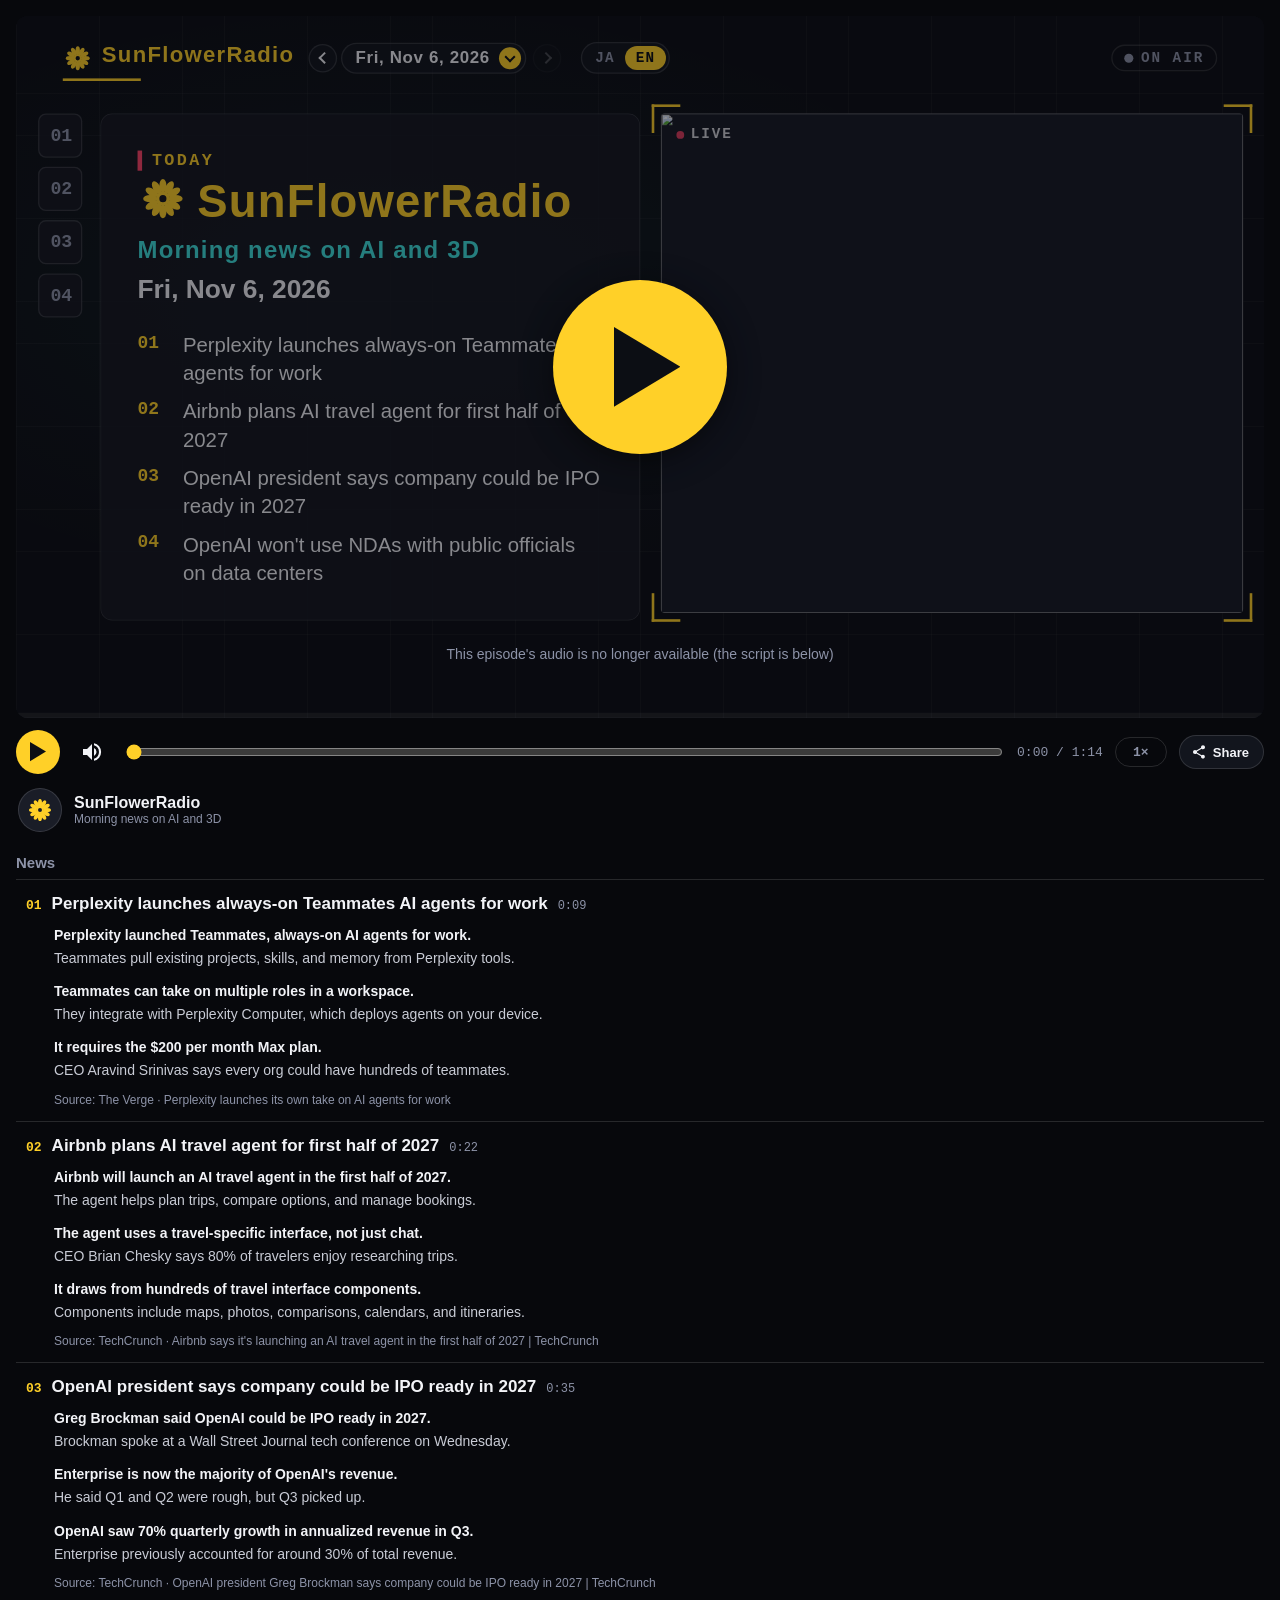
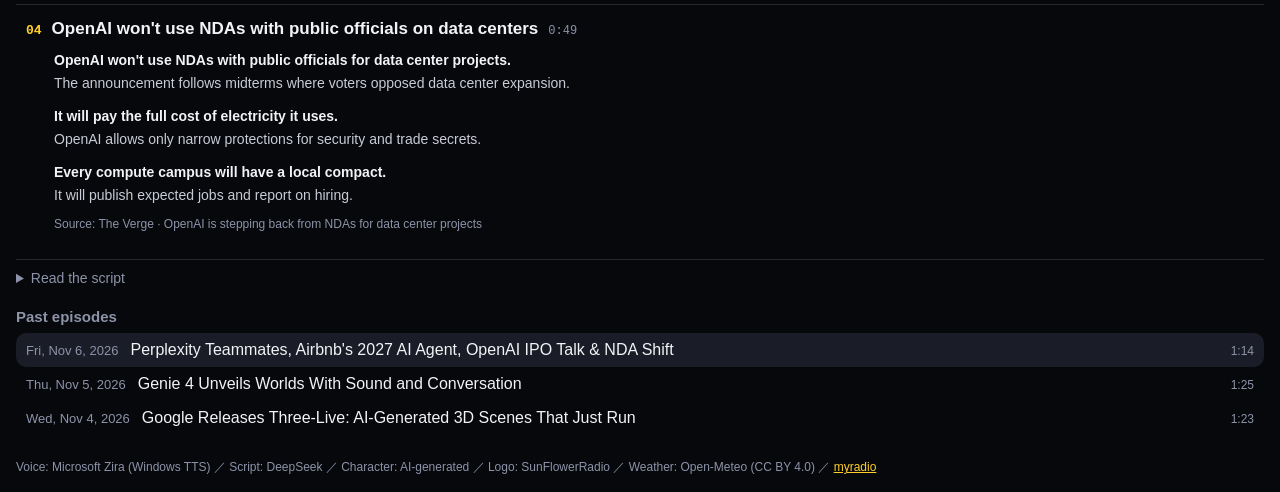
==== index.html @ a4e863b3 "feat: SunFlowerRadio AI studio (DeepSeek scripts + local TTS + studio)" ====
<!doctype html>
<html lang="ja">
<head>
<meta charset="utf-8">
<meta name="viewport" content="width=device-width,initial-scale=1">
<title>SunFlowerRadio</title>
<link rel="icon" id="favicon" href="data:,">
<script>if (/[?&]embed\b/.test(location.search)) document.documentElement.classList.add("embed")</script>
<style>
:root{--yellow:#ffd028;--red:#ff4468;--teal:#3fe0dc;--ink:#0c0e14;--cam:#161a26;--text:#f2f3f7;--muted:#8d93a8;--line:rgba(255,255,255,.13);
  --jp:"Hiragino Sans","Hiragino Kaku Gothic ProN","Noto Sans JP",sans-serif;--mono:"SF Mono",Menlo,Consolas,monospace}
*{box-sizing:border-box}
/* no blue tap flash on phones (the stage and its buttons show their own state) */
html{-webkit-tap-highlight-color:transparent}
body{margin:0;background:#07080c;color:var(--text);font-family:var(--jp)}
main{max-width:1280px;margin:0 auto;padding:16px}
/* the 1920x1080 stage, scaled to the page width (1080x1920 on a phone held upright: see the end) */
#frame{position:relative;width:100%;aspect-ratio:16/9;overflow:hidden;border-radius:12px;background:var(--ink)}
#stage{position:absolute;left:0;top:0;width:1920px;height:1080px;transform-origin:0 0;
  background:radial-gradient(70% 60% at 30% 40%,rgba(63,224,220,.06),transparent 70%),
    repeating-linear-gradient(0deg,rgba(255,255,255,.035) 0 1px,transparent 1px 64px),
    repeating-linear-gradient(90deg,rgba(255,255,255,.035) 0 1px,transparent 1px 64px),var(--ink)}
#stage>*{position:absolute}
.brand{left:72px;top:40px;font:800 34px var(--jp);color:var(--yellow);letter-spacing:2px;display:flex;gap:22px;align-items:baseline}
/* the station's logo (one-colour shapes): painted in the station's yellow through a mask, so any logo fits the dark stage */
.logo{display:inline-block;background:var(--yellow);-webkit-mask:var(--logo) center/contain no-repeat;mask:var(--logo) center/contain no-repeat}
.logo[hidden]{display:none}
.brand .logo{width:46px;height:40px;align-self:center;margin-right:-8px}
#panel .big .logo{width:84px;height:72px;margin-right:16px;vertical-align:-6px}
.brand span{color:var(--muted);font-weight:600;font-size:26px;letter-spacing:1px}
#sdate span{color:inherit}
/* the date is also the episode picker: a pill that opens a list of the episodes */
.epsel{position:relative;align-self:center;letter-spacing:normal;display:flex;align-items:center;gap:10px}
/* one episode back (older) / forward (newer), either side of the date */
.epnav{width:44px;height:44px;border-radius:50%;border:2px solid var(--line);background:rgba(22,25,35,.6);display:grid;place-items:center;
  cursor:pointer;padding:0;transition:border-color .2s,background .2s,opacity .2s}
.epnav::before{content:"";width:10px;height:10px;border-left:3px solid var(--text);border-bottom:3px solid var(--text);transform:translateX(2px) rotate(45deg)}
#epNext::before{transform:translateX(-2px) rotate(-135deg)}
.epnav:hover:not(:disabled){border-color:var(--yellow);background:rgba(255,208,40,.08)}
.epnav:hover:not(:disabled)::before{border-color:var(--yellow)}
.epnav:disabled{opacity:.25;cursor:default}
.epnav[hidden]{display:none}
#sdate{display:flex;align-items:center;gap:14px;padding:5px 6px 5px 20px;margin-left:-4px;border:2px solid var(--line);border-radius:999px;
  background:rgba(22,25,35,.6);color:var(--text);font:600 26px var(--jp);letter-spacing:1px;cursor:pointer;transition:border-color .2s,background .2s}
#sdate i{width:34px;height:34px;border-radius:50%;background:var(--yellow);display:grid;place-items:center;transition:transform .3s cubic-bezier(.2,.8,.2,1)}
#sdate i::before{content:"";width:9px;height:9px;border-right:3px solid var(--ink);border-bottom:3px solid var(--ink);transform:translateY(-2px) rotate(45deg)}
#sdate:hover:not(:disabled),.epsel.open #sdate{border-color:var(--yellow);background:rgba(255,208,40,.08)}
.epsel.open #sdate i{transform:rotate(180deg)}
#sdate:disabled{border-color:transparent;background:none;cursor:default;padding-left:4px;color:var(--muted)}
#sdate:disabled i{display:none}
#eplist{position:absolute;left:-4px;top:calc(100% + 14px);z-index:30;width:860px;max-height:640px;overflow:auto;padding:12px;
  background:#0e1017;border:2px solid var(--line);border-radius:20px;box-shadow:0 24px 60px rgba(0,0,0,.6);
  display:flex;flex-direction:column;gap:4px;opacity:0;visibility:hidden;transform:translateY(-10px);
  transition:opacity .2s,transform .25s cubic-bezier(.2,.8,.2,1),visibility .2s}
.epsel.open #eplist{opacity:1;visibility:visible;transform:none}
#eplist .hd{font:700 20px var(--mono);color:var(--muted);letter-spacing:4px;padding:8px 18px 6px}
#eplist button{position:relative;display:grid;grid-template-columns:110px minmax(0,1fr) auto;align-items:center;gap:24px;padding:14px 20px;
  border:0;border-radius:14px;background:none;color:var(--text);text-align:left;cursor:pointer}
#eplist button:hover,#eplist button:focus-visible{background:rgba(255,255,255,.06);outline:none}
#eplist button[aria-selected=true]{background:rgba(255,208,40,.1)}
#eplist button[aria-selected=true]::before{content:"";position:absolute;left:0;top:16px;bottom:16px;width:5px;border-radius:3px;background:var(--yellow)}
#eplist .dt{display:flex;flex-direction:column;align-items:center;font:700 34px var(--mono);color:var(--yellow);line-height:1.1}
#eplist .dt small{font:700 17px var(--mono);color:var(--muted);letter-spacing:3px;margin-top:6px}
#eplist .tt{font:700 28px var(--jp);line-height:1.35;overflow:hidden;text-overflow:ellipsis;white-space:nowrap}
#eplist button[aria-selected=true] .tt{color:var(--yellow)}
#eplist .ln{font:600 22px var(--mono);color:var(--muted)}
/* the language of the episode (when it comes in more than one) */
.langsw{display:flex;align-self:center;margin-left:8px;padding:4px;border:2px solid var(--line);border-radius:999px;background:rgba(22,25,35,.6);letter-spacing:normal}
.langsw[hidden]{display:none}
.langsw button{border:0;border-radius:999px;background:none;color:var(--muted);font:700 22px var(--mono);letter-spacing:2px;padding:6px 16px;cursor:pointer}
.langsw button:hover{color:var(--text)}
.langsw button[aria-pressed=true]{background:var(--yellow);color:var(--ink)}
.brand::after{content:"";position:absolute;left:0;top:56px;width:120px;height:4px;background:var(--yellow)}
.onair{right:72px;top:44px;font:700 22px var(--mono);letter-spacing:3px;color:var(--muted);display:flex;gap:12px;align-items:center;
  border:2px solid var(--line);border-radius:999px;padding:6px 18px;transition:color .3s,border-color .3s}
.onair i{width:14px;height:14px;border-radius:50%;background:var(--muted)}
.playing .onair{color:var(--red);border-color:rgba(255,68,104,.6)}
.playing .onair i{background:var(--red);animation:blink 1.2s infinite}
@keyframes blink{50%{opacity:.25}}
/* left panel */
/* the table of contents on the left edge: one number per topic, the current one lit; click to jump there */
#toc{left:34px;top:150px;width:68px;display:flex;flex-direction:column;gap:14px}
#toc{transition:width .45s cubic-bezier(.2,.8,.2,1)}
#toc button{display:flex;align-items:center;gap:18px;height:68px;border:2px solid var(--line);border-radius:12px;background:rgba(22,25,35,.82);
  color:var(--muted);font:700 28px var(--mono);cursor:pointer;padding:0 0 0 17px;overflow:hidden;white-space:nowrap;text-align:left;
  transition:background .2s,color .2s,border-color .2s}
#toc button span{font:700 30px var(--jp);opacity:0;transition:opacity .25s}
#toc button:hover{border-color:var(--yellow);color:var(--yellow)}
#toc button.cur{background:var(--yellow);border-color:var(--yellow);color:var(--ink)}
#panel li[data-seg]{cursor:pointer}
#panel li[data-seg]:hover{color:var(--yellow)}
/* every point opens its detail right under it on a click (and closes it again); "詳細なし" when the script has none */
#panel li.more{cursor:pointer}
#panel li.more:hover .pt,#panel li.more.open .pt{color:var(--yellow)}
#panel li .detail p.none{color:var(--muted);background:rgba(255,255,255,.04);border-left-color:var(--line)}
#panel li .detail{display:grid;grid-template-rows:0fr;transition:grid-template-rows .35s cubic-bezier(.2,.8,.2,1)}
#panel li .detail>div{overflow:hidden}
#panel li .detail p{margin:14px 0 0;padding:14px 22px;font-size:30px;line-height:1.55;color:#d6d8e0;font-weight:500;
  background:rgba(255,208,40,.07);border-left:4px solid var(--yellow);border-radius:6px}
#panel li.open .detail{grid-template-rows:1fr}
/* making room: what the viewer reaches for grows, and the rest shrinks or steps aside
   - contents (hover): the list opens with the titles, the panel shrinks to its right
   - link card (hover): the card grows a little where it is, the panel and she shrink in place */
#panel{transform-origin:0 0;transition:transform .45s cubic-bezier(.2,.8,.2,1)}
#card img{transition:width .45s cubic-bezier(.2,.8,.2,1),height .45s cubic-bezier(.2,.8,.2,1)}
@media (hover:hover){
#stage:has(#toc:hover) #toc{width:440px}
#stage:has(#toc:hover) #toc button span{opacity:1}
#stage:has(#toc:hover) #panel{transform:translateX(352px) scale(.58)}
#stage.has-card:has(#card:hover) #card{left:760px;width:1128px;height:470px}
#stage.has-card:has(#card:hover) #card img{width:830px;height:434px}
#stage.has-card:has(#card:hover) #card .desc{display:-webkit-box}
#stage.has-card:has(#card:hover) #panel{transform:scale(.72)}
#stage.has-card:has(#card:hover) #cam{left:1530px;top:632px;width:358px;height:307px}
#stage.has-card:has(#card:hover) #wx{opacity:0;pointer-events:none}
}
#panel{left:130px;top:150px;width:830px;height:780px;overflow:hidden;background:rgba(22,25,35,.82);border:1px solid var(--line);border-radius:18px;padding:56px 56px 40px}
#panel .tag{font:700 28px var(--mono);color:var(--yellow);letter-spacing:4px;display:flex;align-items:center;gap:16px}
#panel .tag::before{content:"";width:8px;height:34px;background:var(--red)}
#panel h2{font-size:66px;line-height:1.28;margin:28px 0 40px;font-weight:800;word-break:auto-phrase;text-wrap:balance}
#panel ul{list-style:none;margin:0;padding:0;display:flex;flex-direction:column;gap:26px}
#panel li{font-size:40px;line-height:1.4;padding-left:52px;position:relative;opacity:0;animation:rise .5s ease-out forwards}
#panel li::before{content:"▸";position:absolute;left:4px;color:var(--yellow)}
#panel .big{font-size:76px;line-height:1.12;font-weight:900;color:var(--yellow);margin:8px 0 26px;letter-spacing:2px}
#panel .date{font-size:44px;font-weight:700;margin-bottom:44px}
#panel .sub{font-size:40px;font-weight:700;color:var(--teal);margin:-10px 0 18px;letter-spacing:2px}
#panel ol{list-style:none;margin:0;padding:0;display:flex;flex-direction:column;gap:16px}
#panel ol li{font-size:34px;padding-left:76px}
#panel ol li::before{content:attr(data-n);font:700 30px var(--mono);color:var(--yellow);left:0;top:3px}
#panel button.head{all:unset;cursor:pointer;transition:color .2s}
#panel button.head:focus-visible{outline:2px solid var(--yellow);outline-offset:4px;border-radius:6px}
#panel button.head:hover{color:var(--yellow)}
#panel button.head.copied{animation:copied .6s ease-out}
#tip{position:fixed;z-index:50;transform:translate(-50%,-140%);pointer-events:none;opacity:0;white-space:nowrap;
  font:700 13px/1 var(--jp);color:var(--ink);background:var(--yellow);padding:7px 12px;border-radius:999px;box-shadow:0 4px 14px rgba(0,0,0,.4)}
#tip.go{animation:tip 1.3s ease-out}
@keyframes tip{0%{opacity:0;transform:translate(-50%,-110%)}15%,70%{opacity:1;transform:translate(-50%,-150%)}100%{opacity:0;transform:translate(-50%,-170%)}}
@keyframes copied{30%{opacity:.35}}
#panel .closing-title{font-size:44px;line-height:1.5;color:var(--text);font-weight:700}
#panel a.pick{display:block;margin-top:34px;border:1px solid var(--line);border-radius:12px;overflow:hidden;color:var(--text);text-decoration:none;
  background:#0f1219;opacity:0;animation:rise .5s ease-out .4s forwards;transition:border-color .2s}
#panel a.pick img{display:block;width:100%;aspect-ratio:1.91;object-fit:cover}
#panel a.pick span{display:block;padding:12px 20px;font:700 28px var(--jp);overflow:hidden;text-overflow:ellipsis;white-space:nowrap}
#panel a.pick span::before{content:"PICK";font:700 22px var(--mono);color:var(--yellow);letter-spacing:3px;margin-right:16px}
#panel a.pick i{font-style:normal;color:var(--yellow);margin-left:10px;opacity:0;transition:opacity .2s}
#panel a.pick:hover{border-color:var(--yellow)}
#panel a.pick:hover i{opacity:1}
.enter{animation:slide .45s ease-out}
@keyframes slide{from{opacity:0;transform:translateY(18px)}to{opacity:1;transform:none}}
@keyframes rise{from{opacity:0;transform:translateX(-14px)}to{opacity:1;transform:none}}
/* the camera with her in it: big for the opening and closing, small (bottom right) while a news item shows its link card */
#cam{left:992px;top:150px;width:896px;height:768px;background:var(--cam);border-radius:6px;
  transition:left .6s cubic-bezier(.2,.8,.2,1),top .6s cubic-bezier(.2,.8,.2,1),width .6s cubic-bezier(.2,.8,.2,1),height .6s cubic-bezier(.2,.8,.2,1)}
.has-card #cam{left:1411px;top:530px;width:477px;height:409px}
/* today's weather, in the room left of her small camera (while a news item shows its link card); a click: the viewer's own area */
#wx{left:992px;top:530px;width:395px;height:409px;padding:26px 28px 20px;text-align:left;cursor:default;
  background:rgba(22,25,35,.82);border:1px solid var(--line);border-radius:14px;color:var(--text);font-family:var(--jp);
  opacity:0;pointer-events:none;transform:translateY(14px);transition:opacity .45s,transform .45s cubic-bezier(.2,.8,.2,1),border-color .2s}
.has-card #wx{opacity:1;pointer-events:auto;transform:none}
#wx .body{display:flex;flex-direction:column;height:100%}
#wx svg{fill:none;stroke:currentColor;stroke-width:1.6;stroke-linecap:round;stroke-linejoin:round}
#wx .hd{display:flex;align-items:center;gap:14px;font:700 22px var(--mono);color:var(--yellow);letter-spacing:3px}
#wx .place{margin-left:auto;display:flex;align-items:center;gap:10px;max-width:230px;padding:3px 4px 3px 14px;border:2px solid var(--line);border-radius:999px;
  background:none;color:var(--text);font:700 22px var(--jp);letter-spacing:1px;cursor:pointer;transition:border-color .2s,background .2s}
#wx .place span{white-space:nowrap;overflow:hidden;text-overflow:ellipsis}
#wx .place i{flex:none;width:26px;height:26px;border-radius:50%;background:var(--yellow);display:grid;place-items:center;transition:transform .3s}
#wx .place i::before{content:"";width:7px;height:7px;border-right:2.5px solid var(--ink);border-bottom:2.5px solid var(--ink);transform:translateY(-1px) rotate(45deg)}
#wx .place:hover,#wx.open .place{border-color:var(--yellow);background:rgba(255,208,40,.08)}
#wx.open .place i{transform:rotate(180deg)}
/* where the weather is for: the viewer's area (the browser asks first), or a city */
#wxlist{position:absolute;right:-1px;bottom:calc(100% + 12px);z-index:30;width:420px;max-height:500px;overflow:auto;padding:10px;
  background:#0e1017;border:2px solid var(--line);border-radius:18px;box-shadow:0 24px 60px rgba(0,0,0,.6);
  display:flex;flex-direction:column;gap:2px;opacity:0;visibility:hidden;transform:translateY(10px);
  transition:opacity .2s,transform .25s cubic-bezier(.2,.8,.2,1),visibility .2s}
#wx.open #wxlist{opacity:1;visibility:visible;transform:none}
#wxlist .gh{font:700 17px var(--mono);color:var(--muted);letter-spacing:3px;padding:12px 16px 4px}
#wxlist button{display:flex;align-items:center;gap:12px;padding:10px 16px;border:0;border-radius:10px;background:none;color:var(--text);
  font:700 24px var(--jp);text-align:left;cursor:pointer}
#wxlist button:hover,#wxlist button:focus-visible{background:rgba(255,255,255,.06);outline:none}
#wxlist button[aria-selected=true]{background:rgba(255,208,40,.1);color:var(--yellow)}
#wxlist button.here{color:var(--teal)}
#wxlist button.here svg{width:24px;height:24px;fill:none;stroke:currentColor;stroke-width:2}
#wx .now{display:flex;align-items:center;gap:18px;margin-top:18px}
#wx .now svg{width:92px;height:92px;color:var(--yellow);flex:none}
#wx .t{font:800 76px/1 var(--mono);letter-spacing:-2px}
#wx .t small{font-size:.45em;color:var(--muted);margin-left:2px}
#wx .c{font-size:26px;font-weight:700;margin-top:6px}
#wx .hl{margin-top:16px;font:700 18px var(--jp);color:var(--muted);display:flex;gap:12px}
#wx .hl span{display:flex;flex-direction:column;gap:2px;flex:1}
#wx .hl em{font-style:normal;color:var(--text);font-size:28px}
#wx .hl .hi{color:#ff8a5c}#wx .hl .lo{color:var(--teal)}
#wx .hrs{display:flex;justify-content:space-between;margin-top:auto;padding-top:14px;border-top:1px solid var(--line)}
#wx .hrs div{display:flex;flex-direction:column;align-items:center;gap:4px;font:700 20px var(--mono)}
#wx .hrs span{color:var(--muted);font-size:17px}
#wx .hrs svg{width:38px;height:38px;color:var(--text)}
#wx .ft{display:flex;justify-content:space-between;margin-top:12px;font:600 15px var(--jp);color:var(--muted)}
#wx .ft i{font-style:normal;color:var(--yellow)}
#wx .msg{margin:auto 0;font-size:26px;font-weight:700;line-height:1.5;color:var(--muted)}
/* the link card: the site's own share preview; the image is loaded from the site, text only if it cannot be */
#card{left:992px;top:150px;width:896px;height:360px;display:flex;gap:20px;padding:18px;background:rgba(22,25,35,.92);
  border:1px solid var(--line);border-radius:14px;color:var(--text);text-decoration:none;opacity:0;pointer-events:none;
  transform:translateY(-12px);transition:opacity .45s ease .25s,transform .45s ease .25s,border-color .2s,
    left .45s cubic-bezier(.2,.8,.2,1),top .45s cubic-bezier(.2,.8,.2,1),width .45s cubic-bezier(.2,.8,.2,1),height .45s cubic-bezier(.2,.8,.2,1)}
.has-card #card{opacity:1;pointer-events:auto;transform:none}
#card:hover{border-color:var(--yellow)}
#card img{width:620px;height:324px;object-fit:cover;border-radius:8px;background:#0f1219;flex:none}
#card.noimg img{display:none}
#card.icon img{object-fit:contain;padding:64px;background:#0f1219 radial-gradient(circle,rgba(255,208,40,.08),transparent 70%)}
#card .txt{display:flex;flex-direction:column;gap:10px;min-width:0;flex:1}
#card .site{font:700 17px var(--mono);color:var(--yellow);letter-spacing:1px;overflow:hidden;text-overflow:ellipsis;white-space:nowrap}
#card .ttl{font-size:24px;font-weight:800;line-height:1.4;display:-webkit-box;-webkit-line-clamp:6;-webkit-box-orient:vertical;overflow:hidden}
#card.noimg .ttl{font-size:40px;-webkit-line-clamp:3}
#card .desc{display:none;font-size:20px;line-height:1.5;color:#c9ccd6;-webkit-line-clamp:3;-webkit-box-orient:vertical;overflow:hidden}
#card.noimg .desc{display:-webkit-box}
#card .open{margin-top:auto;font:700 16px var(--mono);color:var(--muted);letter-spacing:2px}
#cam img,#cam video{position:absolute;inset:0;width:100%;height:100%;object-fit:cover;border-radius:6px}
#cam video{opacity:0;transition:opacity .16s linear}
#cam video.on{opacity:1}
#cam canvas{position:absolute;inset:0;width:100%;height:100%;border-radius:6px}
#cam [hidden]{display:none}
#cam .corner{position:absolute;width:44px;height:44px;border:4px solid var(--yellow)}
#cam .c1{left:-14px;top:-14px;border-right:0;border-bottom:0}#cam .c2{right:-14px;top:-14px;border-left:0;border-bottom:0}
#cam .c3{left:-14px;bottom:-14px;border-right:0;border-top:0}#cam .c4{right:-14px;bottom:-14px;border-left:0;border-top:0}
#cam .rec{left:24px;top:20px;position:absolute;font:700 22px var(--mono);letter-spacing:3px;color:var(--text);display:flex;gap:10px;align-items:center;opacity:.85}
#cam .rec i{width:12px;height:12px;border-radius:50%;background:var(--red)}
#cam .name{position:absolute;right:20px;bottom:18px;font:800 26px var(--jp);color:var(--ink);background:var(--yellow);padding:4px 16px;border-radius:4px}
/* caption and progress */
#cap{left:60px;right:60px;top:952px;height:84px;display:flex;align-items:center;justify-content:center;text-align:center}
#cap span{font-size:46px;font-weight:800;line-height:1.3;padding:8px 26px;border-radius:10px;background:rgba(0,0,0,.5);
  text-shadow:0 2px 0 #000;max-width:1800px;transition:opacity .15s}
#cap span:empty{opacity:0}
#bar{left:0;right:0;bottom:0;height:8px;background:rgba(255,255,255,.08)}
#bar b{display:block;height:100%;width:0;background:var(--yellow)}
#bar i{position:absolute;top:0;width:3px;height:100%;background:rgba(0,0,0,.6)}
/* big play button over the stage */
/* before the first play: the stage is dimmed and still usable (contents, topics); a click elsewhere on it plays */
#cover{position:absolute;inset:0;display:flex;align-items:center;justify-content:center;gap:3%;background:rgba(7,8,12,.45);pointer-events:none}
#cover button{pointer-events:auto;cursor:pointer;border:0}
#stage{cursor:pointer}
#cover[hidden]{display:none}
/* where the viewer stopped last time: the play button goes on from there; "from the start" beside it */
#cover .resume{position:absolute;left:50%;top:calc(50% + 9.5%);transform:translateX(-50%);display:flex;align-items:center;gap:12px;
  padding:6px 6px 6px 16px;border-radius:999px;background:rgba(7,8,12,.75);border:1px solid var(--line);color:var(--text);
  font:600 14px var(--jp);white-space:nowrap;pointer-events:auto}
#cover .resume[hidden]{display:none}
#cover .resume button{border:1px solid var(--line);border-radius:999px;background:none;color:var(--muted);font:600 13px var(--jp);padding:4px 12px}
#cover .resume button:hover{color:var(--text);border-color:var(--muted)}
#cover .play{width:14%;aspect-ratio:1;border-radius:50%;background:var(--yellow);display:grid;place-items:center;box-shadow:0 6px 30px rgba(0,0,0,.5);padding:0}
#cover svg{width:38%;margin-left:8%;fill:var(--ink)}
/* a click on the stage: what it just did (play / stop) shows in the middle for a moment and fades */
#flash{position:absolute;left:50%;top:50%;width:9%;aspect-ratio:1;border-radius:50%;background:rgba(7,8,12,.6);border:2px solid rgba(255,208,40,.5);
  display:grid;place-items:center;opacity:0;pointer-events:none;transform:translate(-50%,-50%)}
#flash svg{width:34%;fill:var(--yellow)}
#flash.play svg{margin-left:8%}
#flash.go{animation:flash .65s ease-out}
@keyframes flash{0%{opacity:.95;transform:translate(-50%,-50%) scale(.8)}35%{opacity:.85}100%{opacity:0;transform:translate(-50%,-50%) scale(1.3)}}
#loading{position:absolute;left:50%;bottom:8%;transform:translateX(-50%);font-size:14px;color:var(--muted)}
/* controls under the stage */
.controls{display:flex;align-items:center;gap:12px;margin:12px 0 4px}
.controls button.pp{width:44px;height:44px;border-radius:50%;border:0;background:var(--yellow);display:grid;place-items:center;cursor:pointer;flex:none}
.controls button.pp svg{width:16px;fill:var(--ink)}
.controls #seek{flex:1;accent-color:var(--yellow)}
/* sound on / off and volume, the slider opens on hover like a video site */
.sound{display:flex;align-items:center;flex:none}
.sound button{width:40px;height:40px;border:0;border-radius:50%;background:transparent;display:grid;place-items:center;cursor:pointer;color:var(--text)}
.sound button:hover{background:#1a1d27}
.sound svg{width:24px;height:24px;fill:currentColor}
.sound input{width:0;opacity:0;accent-color:var(--yellow);transition:width .2s ease,opacity .2s ease;margin:0}
.sound:hover input,.sound:focus-within input{width:84px;opacity:1;margin:0 6px 0 2px}
/* on the stage, a badge while the sound is off (click it to turn the sound on) */
#mutedBadge{position:absolute;left:3.6%;top:9.5%;display:none;align-items:center;gap:8px;padding:6px 12px;border:0;border-radius:999px;
  background:rgba(0,0,0,.65);color:#fff;font:600 13px var(--jp);cursor:pointer}
#mutedBadge svg{width:18px;height:18px;fill:currentColor}
.muted #mutedBadge{display:flex}
.controls .time{font:13px var(--mono);color:var(--muted);white-space:nowrap}
/* playback speed: a click steps 1x -> 1.25x -> 1.5x -> 0.75x (the voice keeps its pitch) */
#rate{flex:none;min-width:52px;height:30px;padding:0 10px;border:1px solid var(--line);border-radius:999px;background:none;color:var(--muted);
  font:700 13px var(--mono);cursor:pointer;transition:color .2s,border-color .2s}
#rate:hover{color:var(--text);border-color:var(--muted)}
#rate.on{color:var(--ink);background:var(--yellow);border-color:var(--yellow)}
/* share this episode: the link to its share page (share/<date>-<lang>.html, made by tools/share.py) */
#share{display:flex;align-items:center;gap:6px;flex:none;height:34px;padding:0 14px 0 11px;border:1px solid var(--line);border-radius:999px;
  background:#12151d;color:var(--text);font:600 13px var(--jp);cursor:pointer}
#share svg{width:16px;height:16px;fill:currentColor}
#share:hover{border-color:var(--yellow);color:var(--yellow)}
#share[hidden]{display:none}
.sharewrap{position:relative;flex:none}
#shareMenu{position:absolute;right:0;bottom:calc(100% + 8px);z-index:20;min-width:220px;padding:6px;border:1px solid var(--line);border-radius:14px;
  background:#12151d;box-shadow:0 12px 30px rgba(0,0,0,.5);display:flex;flex-direction:column;gap:2px}
#shareMenu[hidden]{display:none}
#shareMenu button{border:0;border-radius:9px;background:none;color:var(--text);font:600 14px var(--jp);text-align:left;padding:10px 12px;cursor:pointer}
#shareMenu button:hover,#shareMenu button:focus-visible{background:rgba(255,255,255,.07);color:var(--yellow);outline:none}
#shareMenu button[hidden]{display:none}
/* under the player, like a video site: the station's icon and name */
.chan{display:flex;align-items:center;gap:12px;margin:14px 2px 6px}
.chan .av{width:44px;height:44px;border-radius:50%;background:#1a1d27;border:1px solid var(--line);display:grid;place-items:center;flex:none;overflow:hidden}
.chan .av .logo{width:26px;height:24px}
.chan .av b{font:800 20px var(--jp);color:var(--yellow)}
.chan .av b:empty,.chan .av .logo[hidden]{display:none}
.chan .nm{display:flex;flex-direction:column;min-width:0;margin-right:10px}
.chan .nm b{font:800 16px var(--jp);white-space:nowrap}
.chan .nm small{font-size:12px;color:var(--muted);white-space:nowrap;overflow:hidden;text-overflow:ellipsis}
html.embed .chan{display:none}
/* embedded in another site (?embed=1): only the screen and the bar under it, as large as the frame allows */
html.embed body{background:var(--ink)}
html.embed main{max-width:none;padding:0;height:100vh;display:flex;flex-direction:column;justify-content:center;overflow:hidden}
html.embed #frame{width:min(100%, calc((100vh - 64px) * 16 / 9));margin:0 auto;border-radius:0}
html.embed .controls{width:min(100%, calc((100vh - 64px) * 16 / 9));margin:6px auto 4px;padding:0 10px;box-sizing:border-box}
html.embed :is(#now,#links,#scriptBox,#pastH,#eps,footer){display:none !important}
html.embed #sname{cursor:pointer}
html.embed #sname:hover{text-decoration:underline}
#now{display:none;font-size:18px;font-weight:700;line-height:1.5;min-height:3em;margin:6px 2px}
h1{font-size:15px;margin:22px 0 8px;color:var(--muted);font-weight:600}
.eps a{display:flex;gap:12px;align-items:baseline;padding:8px 10px;border-radius:10px;color:inherit;text-decoration:none}
.eps a:hover{background:#12151d}.eps a.cur{background:#1a1d27}
.eps .d{font-size:13px;color:var(--muted);white-space:nowrap;font-variant-numeric:tabular-nums}
.eps .len{margin-left:auto;font-size:12px;color:var(--muted)}
/* heard to the end / stopped partway (kept in this browser) */
.eps .seen{font-size:11px;color:var(--muted);border:1px solid var(--line);border-radius:999px;padding:1px 8px;white-space:nowrap}
.eps .seen.done{color:var(--teal);border-color:rgba(63,224,220,.4)}
#eplist .ln small{display:block;text-align:right;font:700 15px var(--jp);color:var(--teal);margin-top:4px}
#eplist .ln small.part{color:var(--muted)}
/* the news below the player, to read: headline, the points with their details, the sources, and the share image */
.links .item{display:grid;grid-template-columns:minmax(0,1fr);grid-template-areas:"head" "pts" "srcs";align-content:start;
  column-gap:22px;padding:14px 10px;border-top:1px solid var(--line)}
.links .item:has(.pic){grid-template-columns:minmax(0,1fr) 260px;grid-template-rows:auto auto 1fr;grid-template-areas:"head pic" "pts pic" "srcs pic"}
.links .item .jump{grid-area:head;font-size:17px;font-weight:700}
.links .pic{grid-area:pic;align-self:start}
.links .pic img{display:block;width:100%;aspect-ratio:1.91;object-fit:cover;border-radius:8px;background:#0f1219}
.links .pts{grid-area:pts;list-style:none;margin:10px 0 8px;padding:0 0 0 28px;display:flex;flex-direction:column;gap:10px;font-size:14px;line-height:1.65}
.links .pts b{display:block;font-weight:700}
.links .pts span{display:block;color:#c9ccd6}
.links .srcs{grid-area:srcs}
.links .srcs a{display:block;color:inherit;text-decoration:none}
.links .srcs a:hover small{color:var(--yellow)}
@media (max-width:560px){ .links .item:has(.pic){grid-template-columns:minmax(0,1fr);grid-template-rows:none;grid-template-areas:"head" "pic" "pts" "srcs"}
  .links .pic{margin-top:10px} }
.links .d{font:700 13px var(--mono);color:var(--yellow)}
.links .jump{display:flex;gap:10px;align-items:baseline;border:0;background:none;color:inherit;font:inherit;padding:0;cursor:pointer;text-align:left}
.links .jump:hover b{color:var(--yellow)}
.links .jump b{font-weight:inherit}
.links .jump i{font:normal 12px var(--mono);color:var(--muted)}
.links .srcs small{padding-left:28px}
.links small{display:block;font-size:12px;color:var(--muted);margin-top:2px;overflow:hidden;text-overflow:ellipsis;white-space:nowrap;max-width:80vw}
details{margin-top:14px;border-top:1px solid var(--line);padding-top:10px}
summary{cursor:pointer;color:var(--muted);font-size:14px}
.source{white-space:pre-wrap;font-size:14px;line-height:1.7;color:#d6d8e0}
footer{margin-top:24px;font-size:12px;color:var(--muted)}footer a{color:var(--yellow)}
@media (max-width:700px){ main{padding:10px} #now{display:block} }
/* a phone held upright (html.phone, set from the script): the stage turns into a 1080x1920 one, like a short video
   (html.v). The parts are the same, only their places and sizes change: the topic numbers in a row; for a news item
   the link card's image first, then the panel, then the weather and her small camera; for the opening and the closing
   the panel, and her big under it; the caption (room for two lines) at the bottom.
   Scrolled down past it (html.dock), the player stays at the top of the screen as the usual 16:9 stage. */
html.v #frame{aspect-ratio:9/16;width:min(100%, calc((100svh - 64px) * 9 / 16));margin:0 auto}
html.embed.v #frame,html.embed.v .controls{width:min(100%, calc((100vh - 64px) * 9 / 16))}
html.v #stage{width:1080px;height:1920px}
html.v .brand{left:48px;top:46px}
html.v .onair{right:48px;top:46px}
html.v #toc{left:48px;top:150px;width:auto;flex-direction:row;gap:16px}
html.v #toc button{width:100px;height:76px;padding:0;justify-content:center;font-size:32px}
html.v #toc button span{display:none}
html.v #panel{left:48px;top:256px;width:984px;height:744px;padding:44px 52px 32px}
html.v #panel .tag{font-size:32px}
html.v #panel h2{font-size:78px;margin:22px 0 34px}
html.v #panel li{font-size:50px}
html.v #panel li .detail p{font-size:38px}
html.v #panel ol li{font-size:38px}
html.v #panel .big{font-size:96px;margin-bottom:20px}
html.v #panel .date{margin-bottom:34px}
html.v #panel a.pick img{aspect-ratio:2.4}
/* a news item: the picture first (the card, image on top), then what the story is */
html.v #card{left:48px;top:256px;width:984px;height:560px;flex-direction:column;gap:12px}
html.v #card img{width:948px;height:440px}
html.v #card .txt{gap:4px}
html.v #card .site{font-size:22px}
html.v #card .ttl{font-size:30px;-webkit-line-clamp:1}
html.v #card .open{display:none}
html.v .has-card #panel{top:840px;height:484px;padding:34px 48px 24px}
html.v .has-card #panel h2{font-size:62px;margin:16px 0 24px}
html.v .has-card #panel li{font-size:44px}
html.v .has-card #panel ul{gap:18px}
html.v #cam{left:150px;top:1024px;width:780px;height:668px}
html.v .has-card #cam{left:636px;top:1348px;width:396px;height:340px}
html.v #wx{left:48px;top:1348px;width:564px;height:340px;padding:20px 26px 14px}
html.v #wx .now{margin-top:10px}
html.v #wx .now svg{width:80px;height:80px}
html.v #wx .t{font-size:68px}
html.v #cap{left:30px;right:30px;top:1704px;height:200px}
html.v #cap span{font-size:52px;max-width:1020px}
html.v #cover .play{width:24%}
html.v #flash{width:16%}
/* scrolled down past it: the player stays at the top as the usual 16:9 stage; #dockSpace keeps its place in the page */
#dockSpace{display:none}
html.swap #stage *{transition:none !important}
html.dock #dockSpace{display:block}
html.dock #frame{position:fixed;left:0;top:0;width:100%;z-index:40;border-radius:0;box-shadow:0 6px 24px rgba(0,0,0,.6)}
/* under the player on a phone: the episode (one back, the date and its list, one forward) and the language, in reach */
.mnav{display:none}
html.phone .mnav{display:flex;align-items:center;gap:10px;margin:10px 0 2px}
html.phone .mnav .epsel{gap:8px;flex:1;min-width:0}
html.phone .mnav .epnav{width:44px;height:44px;flex:none}
html.phone .mnav #sdate{flex:1;min-width:0;justify-content:space-between;height:44px;font-size:15px;padding:4px 5px 4px 16px;margin:0}
html.phone .mnav #sdate span{white-space:nowrap;overflow:hidden;text-overflow:ellipsis}
html.phone .mnav #sdate i{width:32px;height:32px;flex:none}
html.phone .chan .langsw{margin:0 0 0 auto;flex:none}
html.phone .chan .langsw button{font-size:14px;padding:9px 14px}
html.phone .mnav #eplist{left:0;width:calc(100vw - 20px);max-height:60vh;top:calc(100% + 8px);padding:8px;border-radius:14px}
html.phone .mnav #eplist .hd{font-size:11px;letter-spacing:2px;padding:6px 10px 4px}
html.phone .mnav #eplist button{grid-template-columns:52px minmax(0,1fr) auto;gap:12px;padding:10px 12px;border-radius:10px}
html.phone .mnav #eplist button[aria-selected=true]::before{top:10px;bottom:10px;width:3px}
html.phone .mnav #eplist .dt{font-size:18px}
html.phone .mnav #eplist .dt small{font-size:10px;letter-spacing:1px;margin-top:2px}
html.phone .mnav #eplist .tt{font-size:14px}
html.phone .mnav #eplist .ln{font-size:12px}
html.phone .mnav #eplist .ln small{font-size:11px}
/* the bar under it fits the phone: no volume slider (the phone's buttons do that), the share button as an icon */
html.phone main{padding:10px}
html.phone .controls{gap:8px}
html.phone .controls #seek{min-width:0}
html.phone .sound input{display:none}
html.phone .controls .time{font-size:12px}
html.phone #share{padding:0 9px}
html.phone #share span{display:none}
</style>
</head>
<body>
<main>
  <div id="frame">
    <div id="stage">
      <div class="brand"><i class="logo" id="slogo" hidden></i><b id="sname">SunFlowerRadio</b><div class="epsel" id="epsel"><button class="epnav" id="epPrev" aria-label="前の回" title="前の回" hidden></button><button id="sdate" aria-haspopup="listbox" aria-expanded="false" aria-controls="eplist"><span></span><i></i></button><button class="epnav" id="epNext" aria-label="次の回" title="次の回" hidden></button><div id="eplist" role="listbox" aria-label="放送日"></div></div><div class="langsw" id="langsw" hidden></div></div>
      <div class="onair"><i></i>ON AIR</div>
      <nav id="toc" aria-label="目次"></nav>
      <div id="panel"></div>
      <a id="card" target="_blank" rel="noopener noreferrer"><img alt="" referrerpolicy="no-referrer"><div class="txt"><div class="site"></div><div class="ttl"></div><div class="desc"></div><div class="open" id="cardOpen">記事をひらく ↗</div></div></a>
      <div id="wx" hidden><div class="body"></div><div id="wxlist" role="listbox"></div></div>
      <div id="cam">
        <img id="idle" alt="">
        <canvas id="charcv" hidden></canvas>
        <video id="va" muted playsinline preload="auto"></video>
        <video id="vb" muted playsinline preload="auto"></video>
        <div class="rec"><i></i>LIVE</div>
        <div class="corner c1"></div><div class="corner c2"></div><div class="corner c3"></div><div class="corner c4"></div>
      </div>
      <div id="cap"><span></span></div>
      <div id="bar"><b></b></div>
    </div>
    <button id="mutedBadge" aria-label="音声をオンにする"><svg viewBox="0 0 24 24"><path d="M3 9v6h4l5 5V4L7 9H3z"/><path d="M16.6 8.4 15.2 9.8 17.4 12l-2.2 2.2 1.4 1.4 2.2-2.2 2.2 2.2 1.4-1.4-2.2-2.2 2.2-2.2-1.4-1.4-2.2 2.2z"/></svg><span id="mutedTxt">音声オフ・クリックでオン</span></button>
    <div id="cover"><button class="play" aria-label="再生"><svg viewBox="0 0 10 12"><path d="M0 0v12l10-6z"/></svg></button><div class="resume" id="resume" hidden><span></span><button id="from0"></button></div></div>
    <div id="tip" role="status"></div>
    <div id="flash" aria-hidden="true"><svg viewBox="0 0 10 12"></svg></div>
    <div id="loading"></div>
  </div>
  <div id="dockSpace"></div>
  <div class="controls">
    <button class="pp" id="pp" aria-label="再生"><svg viewBox="0 0 10 12" id="ppIcon"><path d="M0 0v12l10-6z"/></svg></button>
    <div class="sound"><button id="mute" aria-label="音声をオフ（M）" title="音声のオン／オフ（M）"><svg viewBox="0 0 24 24" id="muteIcon"><path d="M3 9v6h4l5 5V4L7 9H3z"/><path d="M16.5 12A4.5 4.5 0 0 0 14 8v8a4.5 4.5 0 0 0 2.5-4zM14 3.2v2.1a7 7 0 0 1 0 13.4v2.1a9 9 0 0 0 0-17.6z"/></svg></button>
      <input type="range" id="vol" min="0" max="1" step="0.05" value="1" aria-label="音量"></div>
    <input type="range" id="seek" min="0" max="1000" value="0" aria-label="再生位置">
    <span class="time" id="time">0:00 / 0:00</span>
    <button id="rate" aria-label="再生速度">1×</button>
    <div class="sharewrap"><div id="shareMenu" role="menu" hidden><button data-act="native" role="menuitem"></button><button data-act="link" role="menuitem"></button><button data-act="embed" role="menuitem"></button></div>
    <button id="share" hidden aria-haspopup="menu"><svg viewBox="0 0 24 24"><path d="M18 16.1c-.8 0-1.5.3-2 .8l-7.1-4.2c.1-.2.1-.5.1-.7s0-.5-.1-.7L16 7.2c.5.5 1.2.8 2 .8 1.7 0 3-1.3 3-3s-1.3-3-3-3-3 1.3-3 3c0 .2 0 .5.1.7L8 9.8C7.5 9.3 6.8 9 6 9c-1.7 0-3 1.3-3 3s1.3 3 3 3c.8 0 1.5-.3 2-.8l7.1 4.2c-.1.2-.1.4-.1.6 0 1.6 1.3 2.9 2.9 2.9s2.9-1.3 2.9-2.9-1.2-2.9-2.8-2.9z"/></svg><span></span></button></div>
  </div>
  <div class="mnav" id="mnav"></div>
  <div class="chan"><span class="av"><i class="logo"></i><b id="avch"></b></span><div class="nm"><b id="cname"></b><small id="ctag"></small></div>
  </div>
  <div id="now"></div>
  <div class="links" id="links"></div>
  <details id="scriptBox"><summary id="scriptSum">台本を読む</summary><div class="source" id="scriptText"></div></details>
  <h1 id="pastH">これまでの放送</h1>
  <div class="eps" id="eps"></div>
  <footer><span id="credits"></span> ／ <a href="https://github.com/monoradio102/myradio">myradio</a></footer>
</main>
<audio id="audio" preload="auto"></audio>
<script>
const $ = id => document.getElementById(id);
const esc = s => String(s ?? "").replace(/[&<>"]/g, c => ({ "&": "&amp;", "<": "&lt;", ">": "&gt;", '"': "&quot;" })[c]);
const WEEK = "日月火水木金土";
// ---------- languages ----------
// an episode can come in several languages: episodes/<date>-<lang>.json and audio/<date>-<lang>.mp3, and episodes.json
// says per date which exist ({date, ja: {title, seconds}, en: {...}}). The older one-language list ({date, title,
// seconds} with episodes/<date>.json) still works. The words of the page itself are below.
const UI = {
  ja: { share: "共有", copied: "コピーしました", resumeAt: t => `${t} から続きを再生`, from0: "最初から", heard: "聞いた", partway: t => `途中 ${t}`, rate: "再生速度", wxHere: "現在地", wxCredit: "天気：Open-Meteo（CC BY 4.0）", wxNoGeo: "位置情報が使えませんでした", wxPrompt: "右上から場所を選ぶと、天気が出ます", wxChoose: "場所を選ぶ", wxUseHere: "現在地にする", wxJapan: "日本", wxWorld: "世界", wxHi: "最高", wxLo: "最低", wxRain: "降水", copyHint: "押すとコピー", native: "共有…", copyLink: "リンクをコピー", copyEmbed: "埋め込みコードをコピー", openPage: "ページを開く", news: "ニュース", none: "詳細なし", jump: "この話題へ", bye: "またあした！", related: "関連記事", open: "記事をひらく ↗",
        notFound: c => `リンク先が見つかりませんでした（${c}）`, source: "出典", script: "台本を読む", past: "これまでの放送",
        expired: "この回の音声は公開が終わりました（台本は下で読めます）", loading: "読み込み中…", empty: "まだ放送がありません",
        muted: "音声オフ・クリックでオン", sep: "・", colon: "：" },
  en: { share: "Share", copied: "Copied", resumeAt: t => `Resume from ${t}`, from0: "Start over", heard: "Heard", partway: t => `Stopped at ${t}`, rate: "Playback speed", wxHere: "Your area", wxCredit: "Weather: Open-Meteo (CC BY 4.0)", wxNoGeo: "Location not available", wxPrompt: "Choose a place (top right) to see its weather", wxChoose: "Choose", wxUseHere: "Use my location", wxJapan: "Japan", wxWorld: "World", wxHi: "H", wxLo: "L", wxRain: "Rain", copyHint: "Click to copy", native: "Share…", copyLink: "Copy link", copyEmbed: "Copy embed code", openPage: "Open the page", news: "News", none: "No details", jump: "Go to this story", bye: "See you tomorrow!", related: "Related", open: "Open article ↗",
        notFound: c => `Link not found (${c})`, source: "Source", script: "Read the script", past: "Past episodes",
        expired: "This episode's audio is no longer available (the script is below)", loading: "Loading…", empty: "No episodes yet",
        muted: "Sound off · click to turn on", sep: " · ", colon: ": " },
};
let LANG = "ja";
const tr = k => (UI[LANG] || UI.en)[k];
const NAMES = { ja: "日本語", en: "English" };
const dateFmt = d => LANG === "ja" || !UI[LANG] ? dateJp(d)
  : new Date(d + "T00:00:00").toLocaleDateString(LANG, { weekday: "short", month: "short", day: "numeric", year: "numeric" });
const langsOf = e => e ? Object.keys(e).filter(k => k !== "date" && e[k]?.title) : [];   // [] for the older list
const info = e => e?.[LANG] || e?.[langsOf(e)[0]] || e;   // {title, seconds} of an entry in the current language
const dateJp = d => { const t = new Date(d + "T00:00:00"); return `${t.getFullYear()}年${t.getMonth() + 1}月${t.getDate()}日（${WEEK[t.getDay()]}）`; };
const mmss = s => `${Math.floor(s / 60)}:${String(Math.floor(s % 60)).padStart(2, "0")}`;
const PLAY = '<path d="M0 0v12l10-6z"/>', PAUSE = '<path d="M0 0h3.5v12H0zM6.5 0H10v12H6.5z"/>';
const audio = $("audio");
let ep = null, speech = [], curPart = -1;

// ---------- the stage follows the page width ----------
// a phone held upright: the upright stage (html.v), the date and language under the player, and, scrolled down past
// the player, the usual 16:9 stage docked at the top (html.dock)
const PHONE = matchMedia("(orientation:portrait) and (max-width:820px)");
let docked = false, uprightH = 0;
function phoneLayout() {
  const root = document.documentElement;
  root.classList.toggle("phone", PHONE.matches);
  if (!PHONE.matches && docked) { docked = false; root.classList.remove("dock"); }
  root.classList.toggle("v", PHONE.matches && !docked);
  // the episode picker and the language: under the player on a phone (the language at the end of the station's row),
  // in the stage's header otherwise
  if (PHONE.matches && !root.classList.contains("embed")) { $("mnav").append($("epsel")); document.querySelector(".chan").append($("langsw")); }
  else if ($("epsel").parentNode !== document.querySelector(".brand")) document.querySelector(".brand").append($("epsel"), $("langsw"));
}
function dockCheck() {
  if (!PHONE.matches || document.documentElement.classList.contains("embed")) return;
  const root = document.documentElement;
  const place = (docked ? $("dockSpace") : $("frame")).getBoundingClientRect();
  if (!docked) uprightH = place.height;
  // docked once what is left of it on screen is no taller than the docked player (a little give on the way back)
  const want = place.top + uprightH < root.clientWidth * 9 / 16 + (docked ? 24 : 0);
  if (want === docked) return;
  docked = want;
  $("dockSpace").style.height = uprightH + "px";
  root.classList.add("swap");   // the other stage at once: no gliding from the old places
  root.classList.toggle("dock", docked);
  root.classList.toggle("v", !docked);
  requestAnimationFrame(() => requestAnimationFrame(() => root.classList.remove("swap")));
}
PHONE.addEventListener("change", () => { phoneLayout(); dockCheck(); });
addEventListener("scroll", dockCheck, { passive: true });
phoneLayout();
new ResizeObserver(([e]) => { $("stage").style.transform = `scale(${e.contentRect.width / $("stage").offsetWidth})`; }).observe($("frame"));

// ---------- her ----------
// the character pack (character/character.json):
//   "clips"   short talking clips that start and end in the still's pose (idle), so they chain without a jump
//   "sprites" a base image with small mouth / eye images laid on it, drawn through WebGL: a depth map turns the head a
//             little toward the pointer, the body breathes and the back hair sways (a pseudo Live2D)
let CHAR = { type: "clips", idle: "idle.webp", talk: [], background: "#161a26" };
const charUrl = f => `character/${f}`;
const vids = [$("va"), $("vb")];
let active = 0, talking = false, lastUnit = "";
const pickUnit = () => { const c = CHAR.talk.filter(u => u !== lastUnit); lastUnit = c[Math.floor(Math.random() * c.length)] ?? CHAR.talk[0]; return charUrl(lastUnit); };
function prime(v) { if (CHAR.talk.length) { v.src = pickUnit(); v.load(); } }
async function loadCharacter() {
  try { CHAR = { ...CHAR, ...(await (await fetch("character/character.json", { cache: "no-store" })).json()) }; } catch {}
  document.documentElement.style.setProperty("--cam", CHAR.background);
  if (CHAR.type === "sprites") { $("idle").hidden = true; vids.forEach(v => v.hidden = true); await initSprites(); }
  else { $("idle").src = charUrl(CHAR.idle); vids.forEach(prime); }
}
vids.forEach((v, i) => v.addEventListener("ended", () => {
  if (i !== active) return;
  const next = vids[1 - active];
  if (talking) { next.currentTime = 0; next.play().catch(() => {}); next.classList.add("on"); }
  v.classList.remove("on"); active = 1 - active;
  setTimeout(() => prime(v), 200);
}));
function setTalking(on) {
  if (on === talking) return;
  talking = on;
  const v = vids[active];
  if (on) { v.currentTime = 0; v.play().catch(() => {}); v.classList.add("on"); }
  else { v.classList.remove("on"); setTimeout(() => { if (!talking) { v.pause(); v.currentTime = 0; } }, 180); }
}

// ---------- her as sprites ----------
const SP = { ready: false, key: "", look: [0, 0], pointer: null, pointerAt: -1e9, nextBlink: 0, blinkAt: -1e9, mouth: 0, mouthAt: 0 };
document.addEventListener("pointermove", e => {
  const r = $("cam").getBoundingClientRect();
  SP.pointer = [Math.max(-1, Math.min(1, (e.clientX - (r.left + r.width / 2)) / (r.width / 2))),
                Math.max(-1, Math.min(1, (e.clientY - (r.top + r.height * .35)) / (r.height / 2)))];
  SP.pointerAt = performance.now();
});
const MOUTH_HOLD = 80;    // ms a mouth shape is held at least: faster changes read as chattering
const VERT = "attribute vec2 p; varying vec2 v; void main(){ v = vec2(p.x * .5 + .5, .5 - p.y * .5); gl_Position = vec4(p, 0., 1.); }";
const FRAG = `precision mediump float;
uniform sampler2D col, dep; uniform vec2 look; uniform float t, hasDep; uniform vec3 bg; varying vec2 v;
void main() {
  vec2 uv = v;
  float d = hasDep > .5 ? texture2D(dep, uv).r : .5;
  uv.y += sin(t * 1.7) * .0035 * smoothstep(.45, 1., uv.y);                      // breathing: the body rises a little
  // the head turns: nearer parts move more. Each pixel is taken from where it came from, found by stepping from near to
  // far until the depth there is reached, so the outline of the face moves with what is inside it (a mouth stays on the face)
  if (hasDep > .5) {
    vec2 off = look * .045, prev = uv - off * .55; float zp = 1., dp = texture2D(dep, prev).r;
    for (int i = 1; i <= 24; i++) {
      float z = 1. - float(i) / 24.; vec2 q = uv - off * (z - .45); float dq = texture2D(dep, q).r;
      if (dq >= z || i == 24) { float a = (zp - dp) / max((zp - dp) + (dq - z), 1e-4); d = mix(dp, dq, a); uv -= off * (mix(zp, z, a) - .45); break; }
      zp = z; dp = dq;
    }
  } else uv -= look * (d - .45) * .045;
  float hair = hasDep > .5 ? smoothstep(.42, .16, d) * smoothstep(.25, .95, uv.y) : 0.;   // back hair (far in depth)
  uv.x += sin(t * 1.25 + uv.y * 4.) * .006 * hair;                               // sways, more toward the tips
  vec4 c = texture2D(col, uv);                                                   // premultiplied
  gl_FragColor = vec4(c.rgb + bg * (1. - c.a), 1.);
}`;
// an image of the character; one retry, since a busy server can drop one of the many small requests
const loadImg = (src, tries = 2) => new Promise((ok, ng) => { const i = new Image(); i.onload = () => ok(i); i.onerror = ng; i.src = charUrl(src); })
  .catch(e => tries > 1 ? loadImg(src, tries - 1) : Promise.reject(e));
async function initSprites() {
  const [w, h] = CHAR.size;
  SP.base = await loadImg(CHAR.base);
  SP.depth = CHAR.depth ? await loadImg(CHAR.depth).catch(() => null) : null;
  SP.parts = {};
  // a part that does not load is left out (that eye or mouth just does not change), not the whole character
  await Promise.all(Object.entries(CHAR.parts || {}).map(async ([k, p]) => {
    const img = await loadImg(p.src).catch(() => null); if (img) SP.parts[k] = { img, x: p.x, y: p.y }; }));
  SP.comp = Object.assign(document.createElement("canvas"), { width: w, height: h });
  SP.cx = SP.comp.getContext("2d");
  const cv = $("charcv"); cv.width = w; cv.height = h; cv.hidden = false;
  const gl = SP.gl = cv.getContext("webgl", { alpha: false, antialias: false });
  if (gl) {
    const sh = (type, src) => { const o = gl.createShader(type); gl.shaderSource(o, src); gl.compileShader(o); return o; };
    const pr = SP.prog = gl.createProgram();
    gl.attachShader(pr, sh(gl.VERTEX_SHADER, VERT)); gl.attachShader(pr, sh(gl.FRAGMENT_SHADER, FRAG)); gl.linkProgram(pr); gl.useProgram(pr);
    gl.bindBuffer(gl.ARRAY_BUFFER, gl.createBuffer());
    gl.bufferData(gl.ARRAY_BUFFER, new Float32Array([-1, -1, 1, -1, -1, 1, 1, 1]), gl.STATIC_DRAW);
    const loc = gl.getAttribLocation(pr, "p"); gl.enableVertexAttribArray(loc); gl.vertexAttribPointer(loc, 2, gl.FLOAT, false, 0, 0);
    const tex = (unit, img) => {
      const t = gl.createTexture(); gl.activeTexture(gl.TEXTURE0 + unit); gl.bindTexture(gl.TEXTURE_2D, t);
      for (const [k, v] of [[gl.TEXTURE_MIN_FILTER, gl.LINEAR], [gl.TEXTURE_MAG_FILTER, gl.LINEAR], [gl.TEXTURE_WRAP_S, gl.CLAMP_TO_EDGE], [gl.TEXTURE_WRAP_T, gl.CLAMP_TO_EDGE]]) gl.texParameteri(gl.TEXTURE_2D, k, v);
      if (img) gl.texImage2D(gl.TEXTURE_2D, 0, gl.RGBA, gl.RGBA, gl.UNSIGNED_BYTE, img);
      return t;
    };
    gl.pixelStorei(gl.UNPACK_PREMULTIPLY_ALPHA_WEBGL, true);
    SP.colTex = tex(0, null); SP.depTex = tex(1, SP.depth);
    gl.uniform1i(gl.getUniformLocation(pr, "col"), 0); gl.uniform1i(gl.getUniformLocation(pr, "dep"), 1);
    gl.uniform1f(gl.getUniformLocation(pr, "hasDep"), SP.depth ? 1 : 0);
    const bg = CHAR.background.match(/\w\w/g).map(x => parseInt(x, 16) / 255);
    gl.uniform3f(gl.getUniformLocation(pr, "bg"), ...bg);
    SP.u = { look: gl.getUniformLocation(pr, "look"), t: gl.getUniformLocation(pr, "t") };
  }
  SP.ready = true;
}
// which small images lie on the base right now
function compose(layers) {
  const key = layers.join(",");
  if (key === SP.key) return;
  SP.key = key;
  const c = SP.cx; c.clearRect(0, 0, SP.comp.width, SP.comp.height); c.drawImage(SP.base, 0, 0);
  for (const n of layers) { const p = SP.parts[n]; if (p) c.drawImage(p.img, p.x, p.y); }
  if (SP.gl) { const gl = SP.gl; gl.activeTexture(gl.TEXTURE0); gl.bindTexture(gl.TEXTURE_2D, SP.colTex); gl.texImage2D(gl.TEXTURE_2D, 0, gl.RGBA, gl.RGBA, gl.UNSIGNED_BYTE, SP.comp); }
}
function spriteFrame(t, now, speaking, kind) {
  if (!SP.ready) return;
  // mouth: measured from the voice as it plays; else the episode's precomputed levels; else a simple flap
  let want = 0;
  if (speaking) {
    const lv = ep?.mouth, live = voiceLevel();
    want = live !== null ? live : lv ? +(lv.levels[Math.floor(t * lv.fps)] || 0) : (Math.floor(now / 160) % 3 === 0 ? 1 : 2);
  }
  // change shape only after holding the current one a while, and one step at a time (closed <-> half <-> open)
  if (want !== SP.mouth && now - SP.mouthAt >= MOUTH_HOLD) { SP.mouth += Math.sign(want - SP.mouth); SP.mouthAt = now; }
  const m = SP.mouth;
  // she watches what the viewer is looking at (the link card, an opened detail), wherever the layout has put it: her eyes
  // go there, and so does her body unless the pointer moved lately (then the body turns to the pointer); else she sways a little
  const st = $("stage").classList, opened = $("panel").querySelector("li.open .detail");
  const watch = st.contains("has-card") && $("card").matches(":hover") ? $("card")
    : opened || (st.contains("has-card") ? $("card") : null);
  let gaze = null;
  if (watch) {
    const a = watch.getBoundingClientRect(), c = $("cam").getBoundingClientRect();
    gaze = [(a.x + a.width / 2 - c.x - c.width / 2) / (c.width / 2), (a.y + a.height / 2 - c.y - c.height / 2) / (c.height / 2)]
      .map(v => Math.max(-1, Math.min(1, v)));
  }
  const target = now - SP.pointerAt < 4000 && SP.pointer ? SP.pointer
    : gaze || [Math.sin(now / 2300) * .25, Math.sin(now / 3100) * .15];
  SP.look = SP.look.map((v, i) => v + (target[i] - v) * .07);
  // a blink: half closed, closed, half closed (without a "half" image: closed only); now and then a double blink
  if (now > SP.nextBlink) { SP.blinkAt = now; SP.nextBlink = now + (Math.random() < .15 ? 260 : 2200 + Math.random() * 4000); }
  const bt = now - (SP.blinkAt ?? -1e9), half = CHAR.eye?.half;
  const blinkEye = bt < 40 ? half || CHAR.eye?.blink : bt < 120 ? CHAR.eye?.blink : bt < 170 ? half : null;
  // she smiles for the goodbye: an expression names an eye and / or a mouth image ({eye, mouth}; older packs: [eye, mouth])
  const ex = kind === "closing" ? CHAR.expressions?.smile : null;
  const exEye = Array.isArray(ex) ? ex[0] : ex?.eye, exMouth = Array.isArray(ex) ? ex[1] : ex?.mouth;
  const eye = exEye || blinkEye || (gaze?.[0] < -.4 ? CHAR.eye?.left : gaze?.[0] > .4 ? CHAR.eye?.right : null);
  const mouth = m ? CHAR.mouth?.[m] : exMouth;
  compose([eye, mouth].filter(Boolean));
  if (SP.gl) {
    const gl = SP.gl;
    gl.uniform2f(SP.u.look, SP.look[0], SP.look[1] * .6); gl.uniform1f(SP.u.t, now / 1000);
    gl.drawArrays(gl.TRIANGLE_STRIP, 0, 4);
  } else {
    const c = $("charcv").getContext("2d"); c.fillStyle = CHAR.background; c.fillRect(0, 0, SP.comp.width, SP.comp.height); c.drawImage(SP.comp, 0, 0);
  }
}

// ---------- slides ----------
function partHtml(p) {
  if (p.kind === "opening")
    return `<div class="tag">TODAY</div><div class="big">${headCopy(/^https:\/\//.test(STATION.repo || "") ? STATION.repo : "", (STATION.logo ? '<i class="logo"></i>' : "") + esc(st("name")))}</div><div class="sub">${esc(st("tagline") || "")}</div><div class="date">${esc(dateFmt(ep.date))}</div>
      <ol>${ep.news.map((n, j) => `<li data-n="${String(j + 1).padStart(2, "0")}" data-seg="${newsSeg(j)}" style="animation-delay:${0.25 + j * 0.12}s">${esc(n.label)}</li>`).join("")}</ol>`;
  if (p.kind === "closing")
    return `<div class="tag">SEE YOU</div><div class="big">${tr("bye")}</div><div class="closing-title">${esc(ep.title)}</div>${pickHtml()}`;
  const n = ep.news[p.index];
  return `<div class="tag">NEWS ${String(p.index + 1).padStart(2, "0")} / ${String(ep.news.length).padStart(2, "0")}</div>
    <h2>${headCopy(n.label, esc(n.label))}</h2><ul>${n.points.map((x, j) =>
      `<li class="more" data-point="${j}" tabindex="0" aria-expanded="false" style="animation-delay:${0.35 + j * 0.45}s"><span class="pt">${esc(x)}</span><div class="detail"><div>${
        n.details?.[j] ? `<p>${esc(n.details[j])}</p>` : `<p class="none">${tr("none")}</p>`}</div></div></li>`).join("")}</ul>`;
}
// the closing shows the image of today's highlight (the script's "highlight": which news the closing picks), linked to it
function pickHtml() {
  const n = ep.news[ep.highlight], l = n?.link;
  if (!l?.image || l.status === 404 || l.status === 410) return "";
  return `<a class="pick" href="${esc(l.url)}" target="_blank" rel="noopener noreferrer"><img src="${esc(l.image)}" alt="" referrerpolicy="no-referrer" onerror="this.parentNode.remove()"><span>${esc(n.label)}<i>↗</i></span></a>`;
}
// a click on a heading copies it, and the show plays on: a topic's heading copies its words (to search for),
// the station's name the address of its repository (station.json "repo")
const headCopy = (text, inner) => text ? `<button class="head" data-copy="${esc(text)}" title="${tr("copyHint")}">${inner}</button>` : inner;
async function copyText(t) {
  try { await navigator.clipboard.writeText(t); return true; } catch {}
  const ta = document.createElement("textarea"); ta.value = t; ta.style.cssText = "position:fixed;opacity:0"; document.body.append(ta); ta.select();
  try { return document.execCommand("copy"); } catch { return false; } finally { ta.remove(); }
}
$("panel").addEventListener("click", async e => {
  if (e.target.closest("a.pick")) { audio.pause(); return; }
  const b = e.target.closest("button.head"); if (!b) return;
  if (!await copyText(b.dataset.copy)) return;
  b.classList.remove("copied"); void b.offsetWidth; b.classList.add("copied");   // a short flash: copied
  // and a small bubble above the pointer that floats over everything (it moves nothing on the page)
  const t = $("tip"); t.textContent = tr("copied");
  t.style.left = e.clientX + "px"; t.style.top = e.clientY + "px";
  t.classList.remove("go"); void t.offsetWidth; t.classList.add("go");
});
// open one point's detail under it, closing any other (a new part on screen starts with all closed)
// the panel's words shrink a little when they do not fit (a longer language, an opened detail)
function fitPanel() {
  const el = $("panel"), f = el.querySelector(".fit"); if (!f) return;
  let z = 1; f.style.zoom = z;
  while (el.scrollHeight > el.clientHeight + 1 && z > .6) { z -= .04; f.style.zoom = z; }
}
function showDetail(j) {
  document.querySelectorAll("#panel li.more").forEach(li => {
    const on = j !== null && +li.dataset.point === j;
    li.classList.toggle("open", on); li.setAttribute("aria-expanded", on);
  });
  clearTimeout(showDetail.fit); showDetail.fit = setTimeout(fitPanel, 380);   // after the detail has opened
}
$("panel").addEventListener("click", e => {
  const li = e.target.closest("li.more"); if (!li) return;
  showDetail(li.classList.contains("open") ? null : +li.dataset.point);
});
$("panel").addEventListener("keydown", e => {
  if (e.target.matches("li.more") && (e.key === "Enter" || e.key === " ")) { e.preventDefault(); e.stopPropagation(); e.target.click(); }
});
function showPart(i) {
  if (i === curPart) return;
  curPart = i;
  showDetail(null);
  const el = $("panel"); el.innerHTML = `<div class="fit">${partHtml(ep.segments[i])}</div>`;
  fitPanel();
  el.classList.remove("enter"); void el.offsetWidth; el.classList.add("enter");
  showCard(ep.segments[i].kind === "news" ? ep.news[ep.segments[i].index].link : null);
  document.querySelectorAll("#toc button").forEach(b => b.classList.toggle("cur", +b.dataset.seg === i));
}
// jump to a part of the show (a topic)
const newsSeg = j => ep.segments.findIndex(s => s.kind === "news" && s.index === j);
// while it plays it plays on from there; while it is stopped it only moves there, so the show reads like an article too
function jumpTo(i) {
  const s = ep?.segments[i]; if (!s) return;
  const go = () => { audio.currentTime = s.start; };
  if (audio.readyState >= 1) go(); else audio.addEventListener("loadedmetadata", go, { once: true });
  $("cover").hidden = true;
}
document.addEventListener("click", e => {
  const hit = e.target.closest("[data-seg]");
  if (!hit) return;
  e.preventDefault(); e.stopPropagation();
  jumpTo(+hit.dataset.seg);
  if (hit.closest(".links")) $("frame").scrollIntoView({ behavior: "smooth", block: "nearest" });
}, true);
// the episode picker (the date in the header), and one episode back / forward beside it
let EPS = [];
const epStep = d => { const e = EPS[EPS.findIndex(x => x.date === ep?.date) + d]; if (e) { epOpen(false); audio.pause(); load(e.date); } };
$("epPrev").onclick = () => epStep(1); $("epNext").onclick = () => epStep(-1);
function epOpen(on) {
  $("epsel").classList.toggle("open", on); $("sdate").setAttribute("aria-expanded", on);
  if (on) ($("eplist").querySelector("[aria-selected=true]") || $("eplist").querySelector("[data-date]"))?.focus();
}
$("sdate").onclick = () => epOpen(!$("epsel").classList.contains("open"));
$("eplist").onclick = e => {
  const b = e.target.closest("[data-date]"); if (!b) return;
  epOpen(false); $("sdate").focus();
  if (b.dataset.date !== ep?.date) { audio.pause(); load(b.dataset.date); }
};
$("eplist").onkeydown = e => {
  const opts = [...$("eplist").querySelectorAll("[data-date]")], i = opts.indexOf(document.activeElement);
  if (e.key === "ArrowDown" || e.key === "ArrowUp") opts[Math.max(0, Math.min(opts.length - 1, i + (e.key === "ArrowDown" ? 1 : -1)))]?.focus();
  else if (e.key === "Escape") { epOpen(false); $("sdate").focus(); }
  else if (e.key === "Enter" || e.key === " ") document.activeElement.click();
  else return;
  e.preventDefault(); e.stopPropagation();
};
document.addEventListener("click", e => { if (!e.target.closest("#epsel")) epOpen(false); });
// a click on the stage away from anything clickable plays or stops, like a video
$("stage").addEventListener("click", e => {
  if (e.target.closest("a, button, li.more, [data-seg], #epsel, #wx")) return;
  const play = audio.paused;
  toggle();
  const f = $("flash");
  f.querySelector("svg").innerHTML = play ? PLAY : PAUSE; f.classList.toggle("play", play);
  f.classList.remove("go"); void f.offsetWidth; f.classList.add("go");
});

function showCard(link) {
  const card = $("card"), stage = $("stage");
  stage.classList.toggle("has-card", !!link);
  if (!link) return;
  const host = (() => { try { return new URL(link.url).hostname; } catch { return ""; } })();
  const missing = link.status === 404 || link.status === 410;
  card.href = link.url;
  card.querySelector(".site").textContent = (link.found_by ? tr("related") + tr("sep") : "") + (link.site || host);
  card.querySelector(".ttl").textContent = missing ? tr("notFound")(link.status) : (link.title || link.url);
  card.querySelector(".desc").textContent = missing ? link.url : (link.description || "");
  // the image, then the site's icon, then text only (the site may move or refuse an image at any time)
  const img = card.querySelector("img");
  const tries = [[link.image, false], [link.icon, true]].filter(([u]) => u);
  const next = () => {
    const t = tries.shift();
    card.classList.toggle("noimg", !t);
    card.classList.toggle("icon", !!t && t[1]);
    img.src = t ? t[0] : "";
  };
  img.onerror = next;
  next();
}
$("card").addEventListener("click", () => audio.pause());

// ---------- the clock: everything follows the audio position ----------
function tick(now) {
  const speakingAt = t => !audio.paused && speech.some(([a, b]) => t >= a && t < b);
  if (CHAR.type === "sprites") spriteFrame(audio.currentTime, now, ep && speakingAt(audio.currentTime), ep?.segments[curPart]?.kind);
  if (ep) {
    const t = audio.currentTime, dur = ep.seconds;
    const part = Math.max(0, ep.segments.findIndex(s => t >= s.start && t < s.end));
    showPart(t >= dur - 0.05 ? ep.segments.length - 1 : part);
    const line = ep.lines_timed.find(l => t >= l.start && t < l.end + 0.3);
    const cap = line ? line.show : "";
    if ($("cap").firstChild.textContent !== cap) { $("cap").firstChild.textContent = cap; $("now").textContent = cap; }
    if (CHAR.type !== "sprites") setTalking(speakingAt(t));
    $("bar").firstChild.style.width = (t / dur * 100) + "%";
    if (!seeking) $("seek").value = Math.round(t / dur * 1000);
    $("time").textContent = `${mmss(t)} / ${mmss(dur)}`;
  }
  requestAnimationFrame(tick);
}
requestAnimationFrame(tick);

// ---------- controls ----------
let seeking = false;
function toggle() { audio.paused ? audio.play() : audio.pause(); }
$("cover").querySelector(".play").onclick = toggle; $("pp").onclick = toggle;
audio.addEventListener("play", () => { $("cover").hidden = true; $("resume").hidden = true; $("frame").classList.add("playing"); $("ppIcon").innerHTML = PAUSE; });
audio.addEventListener("pause", () => { $("frame").classList.remove("playing"); $("ppIcon").innerHTML = PLAY; });
audio.addEventListener("ended", () => { $("cover").hidden = false; });
// audio is kept for a while only (the script stays): tell the viewer instead of failing silently
audio.addEventListener("error", () => { if (ep) $("loading").textContent = tr("expired"); });
$("seek").addEventListener("input", () => { seeking = true; audio.currentTime = $("seek").value / 1000 * ep.seconds; });
$("seek").addEventListener("change", () => { seeking = false; });
// playback speed (kept in this browser); the browser keeps the voice's pitch
const RATES = [1, 1.25, 1.5, 0.75];
function setRate(r) {
  audio.playbackRate = audio.defaultPlaybackRate = r;
  $("rate").textContent = r + "×"; $("rate").classList.toggle("on", r !== 1);
  try { localStorage.setItem("rate", r); } catch {}
}
$("rate").onclick = () => setRate(RATES[(RATES.indexOf(audio.playbackRate) + 1) % RATES.length] || 1);
// where the viewer stopped, per episode and language, and the episodes heard to the end (in this browser only)
const store = (k, v) => { try { if (v === undefined) return JSON.parse(localStorage.getItem(k) || "{}"); localStorage.setItem(k, JSON.stringify(v)); } catch { return {}; } };
let curName = null, savedAt = 0;
function savePos(force) {
  if (!ep || !curName || (!force && performance.now() - savedAt < 2000)) return;
  savedAt = performance.now();
  const t = audio.currentTime, pos = store("pos"), heard = store("heard");
  const closing = ep.segments.find(s => s.kind === "closing");
  if (closing && t >= closing.start || audio.ended) { delete pos[curName]; heard[ep.date] = 1; }   // heard to the goodbye
  else if (t > 3) pos[curName] = Math.round(t * 10) / 10;
  store("pos", pos); store("heard", heard);
}
audio.addEventListener("timeupdate", () => { if (!audio.paused) savePos(); });
audio.addEventListener("pause", () => { savePos(true); listEpisodes(); });
audio.addEventListener("ended", () => { savePos(true); listEpisodes(); });
$("from0").onclick = () => { audio.currentTime = 0; $("resume").hidden = true; audio.play(); };
// the lock screen, a headset's buttons, a car: previous / next go by topic
function stepPart(d) {
  if (!ep) return;
  const t = audio.currentTime, i = Math.max(0, ep.segments.findIndex(s => t >= s.start && t < s.end));
  // "previous" a few seconds into a topic goes back to its start, like a music player
  const to = d < 0 && t - ep.segments[i].start > 3 ? i : i + d;
  if (ep.segments[to]) jumpTo(to);
}
if ("mediaSession" in navigator) {
  const ms = navigator.mediaSession, on = (a, f) => { try { ms.setActionHandler(a, f); } catch {} };
  on("previoustrack", () => stepPart(-1)); on("nexttrack", () => stepPart(1));
  on("seekbackward", e => { audio.currentTime = Math.max(0, audio.currentTime - (e.seekOffset || 10)); });
  on("seekforward", e => { audio.currentTime = Math.min(audio.duration || 1e9, audio.currentTime + (e.seekOffset || 10)); });
  on("seekto", e => { audio.currentTime = e.seekTime; });
  const pos = () => { try { if (audio.duration) ms.setPositionState({ duration: audio.duration, position: Math.min(audio.currentTime, audio.duration), playbackRate: audio.playbackRate }); } catch {} };
  ["loadedmetadata", "seeked", "ratechange", "play", "pause"].forEach(ev => audio.addEventListener(ev, pos));
}
document.addEventListener("keydown", e => {
  if (e.target.tagName === "INPUT" && e.target.type !== "range") return;
  if (e.code === "Space") { e.preventDefault(); toggle(); }
  if (e.code === "KeyM") setMuted(!SOUND.muted);
});

// ---------- the voice through Web Audio (for the mouth) ----------
// Only for a voice on this site: a voice from another site without CORS would play silent through Web Audio.
// The element itself then stays at full volume; on / off and volume are applied by a gain after the analyser.
const VOICE = { ctx: null, an: null, gain: null, buf: null, ref: -30, db: -60 };
function routeVoice() {
  if (VOICE.ctx || !window.AudioContext) return;
  if (new URL(audio.currentSrc || audio.src, location.href).origin !== location.origin) return;
  try {
    const ctx = new AudioContext(), src = ctx.createMediaElementSource(audio);
    VOICE.an = ctx.createAnalyser(); VOICE.an.fftSize = 1024; VOICE.buf = new Float32Array(VOICE.an.fftSize);
    VOICE.gain = ctx.createGain();
    src.connect(VOICE.an); VOICE.an.connect(VOICE.gain); VOICE.gain.connect(ctx.destination);
    VOICE.ctx = ctx;
    audio.muted = false; audio.volume = 1;
    applySound();
  } catch {}
}
audio.addEventListener("play", () => { routeVoice(); VOICE.ctx?.resume(); });
// 0 closed / 1 half / 2 open from the loudness now, against this voice's own loud level (it adapts to any voice)
function voiceLevel() {
  if (!VOICE.an) return null;
  VOICE.an.getFloatTimeDomainData(VOICE.buf);
  let e = 0; for (const v of VOICE.buf) e += v * v;
  const now = 10 * Math.log10(e / VOICE.buf.length + 1e-12);
  VOICE.db += (now - VOICE.db) * (now > VOICE.db ? .6 : .3);   // rises quickly, falls slowly: no flutter
  VOICE.ref = Math.max(VOICE.db, VOICE.ref - .02);   // follows the loud parts, sinks slowly in the quiet
  const db = VOICE.db;
  return db < VOICE.ref - 22 ? 0 : db < VOICE.ref - 5 ? 1 : 2;
}

// ---------- sound on / off and volume (remembered in this browser) ----------
const SOUND_KEY = "sunflowerradio.sound";
const SOUND = { muted: false, volume: 1 };
function applySound() {
  if (VOICE.gain) VOICE.gain.gain.value = SOUND.muted ? 0 : SOUND.volume;
  else { audio.muted = SOUND.muted; audio.volume = SOUND.volume; }
}
const ICON_ON = '<path d="M3 9v6h4l5 5V4L7 9H3z"/><path d="M16.5 12A4.5 4.5 0 0 0 14 8v8a4.5 4.5 0 0 0 2.5-4zM14 3.2v2.1a7 7 0 0 1 0 13.4v2.1a9 9 0 0 0 0-17.6z"/>', ICON_OFF = '<path d="M3 9v6h4l5 5V4L7 9H3z"/><path d="M16.6 8.4 15.2 9.8 17.4 12l-2.2 2.2 1.4 1.4 2.2-2.2 2.2 2.2 1.4-1.4-2.2-2.2 2.2-2.2-1.4-1.4-2.2 2.2z"/>';
function showSound() {
  applySound();
  const off = SOUND.muted || SOUND.volume === 0;
  $("muteIcon").innerHTML = off ? ICON_OFF : ICON_ON;
  $("mute").setAttribute("aria-label", off ? "音声をオン（M）" : "音声をオフ（M）");
  $("frame").classList.toggle("muted", off);
  $("vol").value = SOUND.muted ? 0 : SOUND.volume;
  try { localStorage.setItem(SOUND_KEY, JSON.stringify(SOUND)); } catch {}
}
function setMuted(m) { SOUND.muted = m; if (!m && SOUND.volume === 0) SOUND.volume = 0.6; showSound(); }
$("mute").onclick = () => setMuted(!SOUND.muted);
$("mutedBadge").onclick = () => setMuted(false);
$("vol").addEventListener("input", () => { SOUND.volume = +$("vol").value; SOUND.muted = SOUND.volume === 0; showSound(); });
try { const s = JSON.parse(localStorage.getItem(SOUND_KEY) || "null"); if (s) { SOUND.volume = s.volume ?? 1; SOUND.muted = !!s.muted; } } catch {}
showSound();

// ---------- episodes ----------
async function load(date, lang = LANG, at = 0) {
  const entry = EPS.find(e => e.date === date), langs = langsOf(entry);
  const L = langs.length ? (langs.includes(lang) ? lang : langs[0]) : null;
  const name = L ? `${date}-${L}` : date;
  savePos(true);   // the episode being left: where it stopped
  ep = await (await fetch(`episodes/${name}.json`, { cache: "no-store" })).json();
  setLang(L || ep.lang || STATION.language || LANG);
  // speech intervals; short pauses inside a part count as speaking, so her mouth does not flicker shut
  speech = [];
  for (const l of ep.lines_timed) {
    const last = speech[speech.length - 1];
    if (last && l.start - last[1] < 0.45) last[1] = l.end; else speech.push([l.start, l.end]);
  }
  curPart = -1;
  // an episode can be remade under the same name: the made_at stamp keeps the browser from playing a cached older voice
  curName = name;
  audio.src = (ep.audio || `audio/${name}.mp3`) + `?v=${encodeURIComponent(ep.made_at || "")}`;
  $("sdate").querySelector("span").textContent = dateFmt(date);
  $("langsw").hidden = langs.length < 2;
  $("langsw").innerHTML = langs.map(l => `<button data-lang="${l}" aria-pressed="${l === L}" title="${NAMES[l] || l}">${l.toUpperCase()}</button>`).join("");
  $("eplist").querySelectorAll("[data-date]").forEach(b => b.setAttribute("aria-selected", b.dataset.date === date));
  const k = EPS.findIndex(e => e.date === date);   // EPS is newest first
  $("epPrev").disabled = k < 0 || k >= EPS.length - 1; $("epNext").disabled = k <= 0;
  $("scriptText").textContent = [...ep.opening, ...ep.news.flatMap(n => [`\n■ ${n.label}`, ...n.lines]), "", ...ep.closing].map(l => typeof l === "string" ? l : l.show).join("\n");
  // sources: the briefing's own URL (flagged when it does not open), and the related article the card shows instead
  const srcOf = n => n.source_link || (n.link && !n.link.found_by ? n.link : n.url ? { url: n.url } : null);
  const linkLine = (l, label) => { const bad = l.status === 404 || l.status === 410, host = (() => { try { return new URL(l.url).hostname; } catch { return l.url; } })();
    return `<a href="${esc(l.url)}" target="_blank" rel="noopener noreferrer"><small>${label}${esc(l.site || host)}${bad ? tr("sep") + "⚠ " + tr("notFound")(l.status) : l.title ? tr("sep") + esc(l.title) : ""}</small></a>`; };
  // the news to read: headline (jumps the player there), the points with their details, the sources, the share image
  $("links").innerHTML = `<h1>${tr("news")}</h1>` + ep.news.map((n, j) => {
    const src = srcOf(n), img = n.link?.image && n.link.status !== 404;
    return `<article class="item"><button class="jump" data-seg="${newsSeg(j)}" title="${tr("jump")}"><span class="d">${String(j + 1).padStart(2, "0")}</span><b>${esc(n.label)}</b><i>${mmss(ep.segments[newsSeg(j)]?.start || 0)}</i></button>`
      + (img ? `<a class="pic" href="${esc(n.link.url)}" target="_blank" rel="noopener noreferrer"><img src="${esc(n.link.image)}" alt="" loading="lazy" referrerpolicy="no-referrer" onerror="this.parentNode.remove()"></a>` : "")
      + `<ul class="pts">${n.points.map((x, k) => `<li><b>${esc(x)}</b>${n.details?.[k] ? `<span>${esc(n.details[k])}</span>` : ""}</li>`).join("")}</ul>`
      + `<div class="srcs">${src ? linkLine(src, tr("source") + tr("colon")) : ""}${n.link?.found_by ? linkLine(n.link, tr("related") + tr("colon")) : ""}</div></article>`;
  }).join("");
  $("toc").innerHTML = ep.news.map((n, j) =>
    `<button data-seg="${newsSeg(j)}">${String(j + 1).padStart(2, "0")}<span>${esc(n.label)}</span></button>`).join("");
  document.querySelectorAll("#eps a").forEach(a => a.classList.toggle("cur", a.dataset.date === date));
  $("loading").textContent = "";
  // switching the language keeps the place in the show: the same part, from its start
  if (at > 0 && ep.segments[at]) { const go = () => { audio.currentTime = ep.segments[at].start; };
    if (audio.readyState >= 1) go(); else audio.addEventListener("loadedmetadata", go, { once: true }); $("cover").hidden = true; }
  else {
    $("cover").hidden = false;
    // stopped partway last time: the play button goes on from there
    const back = store("pos")[name];
    $("resume").hidden = !(back > 3 && back < ep.seconds - 3);
    if (!$("resume").hidden) {
      $("resume").querySelector("span").textContent = tr("resumeAt")(mmss(back)); $("from0").textContent = tr("from0");
      const go = () => { audio.currentTime = back; };
      if (audio.readyState >= 1) go(); else audio.addEventListener("loadedmetadata", go, { once: true });
    }
  }
  if (at > 0) $("resume").hidden = true;
  if ("mediaSession" in navigator) navigator.mediaSession.metadata = new MediaMetadata({ title: ep.title, artist: st("name"), album: dateFmt(ep.date) });
  history.replaceState(null, "", L ? `#${date}/${L}` : `#${date}`);
  // the share button shows when this episode has a share page
  SHARE = new URL(`share/${name}.html`, location.href).href;
  $("share").hidden = true;
  fetch(SHARE, { method: "HEAD", cache: "no-store" }).then(r => { if (r.ok && SHARE.includes(name)) $("share").hidden = false; }).catch(() => {});
}
// share: a small menu - the phone's share sheet (where there is one), copy the link, copy the code to embed the player
let SHARE = "";
const shareMenu = on => { $("shareMenu").hidden = !on; $("share").setAttribute("aria-expanded", on); };
$("share").onclick = () => {
  $("shareMenu").querySelector("[data-act=native]").hidden = !navigator.share;
  shareMenu($("shareMenu").hidden);
};
const embedCode = () => {
  const page = location.href.split(/[?#]/)[0];
  return `<iframe src="${page}?embed=1${location.hash}" title="${esc(st("name"))}" style="width:100%;max-width:960px;aspect-ratio:16/10;border:0;border-radius:12px" allow="autoplay; clipboard-write; web-share" loading="lazy"></iframe>`;
};
$("shareMenu").onclick = async e => {
  const act = e.target.closest("[data-act]")?.dataset.act; if (!act) return;
  shareMenu(false);
  const label = $("share").querySelector("span");
  try {
    if (act === "native") { await navigator.share({ title: `${ep.title} | ${st("name")}`, url: SHARE }); return; }
    await navigator.clipboard.writeText(act === "embed" ? embedCode() : SHARE);
    label.textContent = tr("copied"); setTimeout(() => { label.textContent = tr("share"); }, 1800);
  } catch {}
};
document.addEventListener("click", e => { if (!e.target.closest(".sharewrap")) shareMenu(false); });
document.addEventListener("keydown", e => { if (e.key === "Escape") shareMenu(false); });
// embedded: the station's name opens the whole page (this episode) in a new tab
$("sname").addEventListener("click", e => {
  if (!document.documentElement.classList.contains("embed")) return;
  e.stopPropagation(); window.open(location.href.split(/[?#]/)[0] + location.hash, "_blank", "noopener");
});
// the station describes itself in station.json (name, what it broadcasts, logo, credits): this page and, later,
// a channel guide read it
let STATION = { name: "SunFlowerRadio", credits: [] };
// a station field in the current language: station.json may give "i18n": {"en": {"name", "tagline", "credits", ...}}
const st = k => STATION.i18n?.[LANG]?.[k] ?? STATION[k];
function setLang(l) {
  LANG = l; try { localStorage.setItem("lang", l); } catch {}
  document.documentElement.lang = l;
  document.title = st("name"); $("sname").textContent = st("name");
  $("credits").textContent = [...(st("credits") || []), ...(STATION.weather ? [tr("wxCredit")] : [])].join(" ／ ");
  $("scriptSum").textContent = tr("script"); $("pastH").textContent = tr("past"); $("cardOpen").textContent = tr("open");
  $("mutedTxt").textContent = tr("muted"); $("rate").title = $("rate").ariaLabel = tr("rate");
  $("share").querySelector("span").textContent = tr("share");
  $("cname").textContent = st("name"); $("ctag").textContent = st("tagline") || "";
  $("avch").textContent = STATION.logo ? "" : [...(st("name") || "")][0] || "";
  document.querySelector(".chan .av .logo").hidden = !STATION.logo;
  for (const [act, k] of [["native", "native"], ["link", "copyLink"], ["embed", "copyEmbed"]]) $("shareMenu").querySelector(`[data-act=${act}]`).textContent = tr(k);
  $("sname").title = document.documentElement.classList.contains("embed") ? tr("openPage") : "";
  listEpisodes(); wxRender();
}
// the episode lists (the picker in the header, the list at the bottom), in the current language
function listEpisodes() {
  const heard = store("heard"), pos = store("pos");
  const seen = e => heard[e.date] ? [tr("heard"), "done"] : (() => { const t = pos[`${e.date}-${LANG}`] ?? Object.entries(pos).find(([k]) => k.startsWith(e.date))?.[1];
    return t ? [tr("partway")(mmss(t)), "part"] : null; })();
  $("eps").innerHTML = EPS.map(e => { const s = seen(e);
    return `<a href="#${e.date}" data-date="${e.date}"><span class="d">${esc(dateFmt(e.date))}</span><span>${esc(info(e).title)}</span>${s ? `<span class="seen ${s[1]}">${s[0]}</span>` : ""}<span class="len">${mmss(info(e).seconds)}</span></a>`; }).join("");
  $("eps").querySelectorAll("a").forEach(a => a.onclick = ev => { ev.preventDefault(); audio.pause(); load(a.dataset.date); scrollTo({ top: 0, behavior: "smooth" }); });
  $("eplist").innerHTML = `<div class="hd">EPISODES</div>` + EPS.map(e => { const d = new Date(e.date + "T00:00:00");
    return `<button role="option" data-date="${e.date}" aria-selected="${e.date === ep?.date}"><span class="dt">${String(d.getMonth() + 1).padStart(2, "0")}.${String(d.getDate()).padStart(2, "0")}<small>${"SUN MON TUE WED THU FRI SAT".split(" ")[d.getDay()]}</small></span><span class="tt">${esc(info(e).title)}</span><span class="ln">${mmss(info(e).seconds)}${(s => s ? `<small class="${s[1]}">${s[0]}</small>` : "")(seen(e))}</span></button>`; }).join("");
  document.querySelectorAll("#eps a").forEach(a => a.classList.toggle("cur", a.dataset.date === ep?.date));
}
$("langsw").onclick = e => {
  const b = e.target.closest("[data-lang]"); if (!b || b.dataset.lang === LANG || !ep) return;
  const t = audio.currentTime, at = t > 0 ? Math.max(0, ep.segments.findIndex(x => t >= x.start && t < x.end)) : 0;
  const playing = !audio.paused;
  audio.pause(); load(ep.date, b.dataset.lang, at).then(() => { if (playing) audio.play().catch(() => {}); });
};
// ---------- today's weather (station.json "weather": true) ----------
// where: a city guessed from the browser's time zone, until the viewer picks a city or their own area from the list
// (the browser asks for the location only then; the choice is kept in this browser). Forecast: Open-Meteo (no key; CC BY 4.0, credited)
const WX_CITY = [   // [id, lat, lon, ja, en, the time zone it stands for (the first guess)]
  ["sapporo", 43.06, 141.35, "札幌", "Sapporo"], ["sendai", 38.27, 140.87, "仙台", "Sendai"], ["niigata", 37.92, 139.04, "新潟", "Niigata"],
  ["tokyo", 35.68, 139.77, "東京", "Tokyo", "Asia/Tokyo"], ["nagoya", 35.18, 136.91, "名古屋", "Nagoya"], ["kanazawa", 36.56, 136.66, "金沢", "Kanazawa"],
  ["osaka", 34.69, 135.5, "大阪", "Osaka"], ["hiroshima", 34.39, 132.46, "広島", "Hiroshima"], ["takamatsu", 34.34, 134.05, "高松", "Takamatsu"],
  ["fukuoka", 33.59, 130.4, "福岡", "Fukuoka"], ["kagoshima", 31.6, 130.56, "鹿児島", "Kagoshima"], ["naha", 26.21, 127.68, "那覇", "Naha"],
  null,   // the rest of the world
  ["seoul", 37.57, 126.98, "ソウル", "Seoul", "Asia/Seoul"], ["shanghai", 31.23, 121.47, "上海", "Shanghai", "Asia/Shanghai"],
  ["taipei", 25.03, 121.57, "台北", "Taipei", "Asia/Taipei"], ["hongkong", 22.32, 114.17, "香港", "Hong Kong", "Asia/Hong_Kong"],
  ["singapore", 1.29, 103.85, "シンガポール", "Singapore", "Asia/Singapore"], ["bangkok", 13.75, 100.5, "バンコク", "Bangkok", "Asia/Bangkok"],
  ["delhi", 28.61, 77.21, "デリー", "Delhi", "Asia/Kolkata"], ["sydney", -33.87, 151.21, "シドニー", "Sydney", "Australia/Sydney"],
  ["london", 51.51, -0.13, "ロンドン", "London", "Europe/London"], ["paris", 48.86, 2.35, "パリ", "Paris", "Europe/Paris"],
  ["berlin", 52.52, 13.4, "ベルリン", "Berlin", "Europe/Berlin"], ["newyork", 40.71, -74.01, "ニューヨーク", "New York", "America/New_York"],
  ["chicago", 41.88, -87.63, "シカゴ", "Chicago", "America/Chicago"], ["denver", 39.74, -104.99, "デンバー", "Denver", "America/Denver"],
  ["losangeles", 34.05, -118.24, "ロサンゼルス", "Los Angeles", "America/Los_Angeles"], ["toronto", 43.65, -79.38, "トロント", "Toronto", "America/Toronto"],
  ["saopaulo", -23.55, -46.63, "サンパウロ", "São Paulo", "America/Sao_Paulo"],
];
const wxCity = c => ({ id: c[0], lat: c[1], lon: c[2], name: { ja: c[3], en: c[4] } });
const WX_ICON = {
  sun: '<circle cx="12" cy="12" r="4.2"/><path d="M12 2.5v2.2M12 19.3v2.2M2.5 12h2.2M19.3 12h2.2M5.3 5.3l1.6 1.6M17.1 17.1l1.6 1.6M5.3 18.7l1.6-1.6M17.1 6.9l1.6-1.6"/>',
  moon: '<path d="M19.5 14.5A8 8 0 0 1 9.5 4.5a8 8 0 1 0 10 10z"/>',
  part: '<path d="M8.5 3v1.6M3 8.5h1.6M4.6 4.6l1.1 1.1M12.4 4.6l-1.1 1.1"/><path d="M5.6 10.6a3.2 3.2 0 0 1 6-1.8"/><path d="M9 20h8.5a3.5 3.5 0 0 0 .4-7 5 5 0 0 0-9.6 1.2A2.9 2.9 0 0 0 9 20z"/>',
  cloud: '<path d="M7 19h10.5a4 4 0 0 0 .5-8 6 6 0 0 0-11.6 1.6A3.3 3.3 0 0 0 7 19z"/>',
  rain: '<path d="M7 15h10.5a4 4 0 0 0 .5-8 6 6 0 0 0-11.6 1.6A3.3 3.3 0 0 0 7 15z"/><path d="M8 18l-1 2.5M12 18l-1 2.5M16 18l-1 2.5"/>',
  snow: '<path d="M7 15h10.5a4 4 0 0 0 .5-8 6 6 0 0 0-11.6 1.6A3.3 3.3 0 0 0 7 15z"/><path d="M8 18.5h.01M12 20h.01M16 18.5h.01M10 21.5h.01M14 21.5h.01" stroke-width="2.4"/>',
  storm: '<path d="M7 15h10.5a4 4 0 0 0 .5-8 6 6 0 0 0-11.6 1.6A3.3 3.3 0 0 0 7 15z"/><path d="M12.5 15.5l-2 3.5h3l-2 3.5"/>',
  fog: '<path d="M4 9h16M6 13h12M4 17h16"/>',
};
// WMO weather codes -> an icon and words
function wxKind(code, day = 1) {
  const W = { ja: ["快晴", "晴れ", "晴れ時々くもり", "くもり", "霧", "霧雨", "雨", "雪", "にわか雨", "にわか雪", "雷雨"],
              en: ["Clear", "Mostly clear", "Partly cloudy", "Cloudy", "Fog", "Drizzle", "Rain", "Snow", "Showers", "Snow showers", "Thunderstorm"] }[LANG] || [];
  const k = code === 0 ? [day ? "sun" : "moon", 0] : code === 1 ? [day ? "sun" : "moon", 1] : code === 2 ? ["part", 2] : code === 3 ? ["cloud", 3]
    : code <= 48 ? ["fog", 4] : code <= 57 ? ["rain", 5] : code <= 67 ? ["rain", 6] : code <= 77 ? ["snow", 7]
    : code <= 82 ? ["rain", 8] : code <= 86 ? ["snow", 9] : ["storm", 10];
  return { icon: `<svg viewBox="0 0 24 24">${WX_ICON[k[0]]}</svg>`, words: W[k[1]] || "" };
}
const WX = { at: null, data: null, place: null, msg: null };
// the place chosen in this browser ({id} a city, {lat, lon} the viewer's area), else the city of the browser's time zone
function wxPlace() {
  let mine = null; try { mine = JSON.parse(localStorage.getItem("wx") || "null"); } catch {}
  const c = WX_CITY.find(c => c && c[0] === mine?.id);
  if (c) return wxCity(c);
  if (mine?.lat != null) return { lat: mine.lat, lon: mine.lon, mine: true };
  const tz = Intl.DateTimeFormat().resolvedOptions().timeZone, g = WX_CITY.find(c => c?.[5] === tz);
  return g ? wxCity(g) : null;
}
const wxSave = v => { try { localStorage.setItem("wx", JSON.stringify(v)); } catch {} };
async function wxLoad() {
  if (!STATION.weather) return;
  WX.place = wxPlace(); $("wx").hidden = false;
  if (WX.place) {
    const q = `latitude=${WX.place.lat}&longitude=${WX.place.lon}&timezone=auto&forecast_days=1&forecast_hours=13`
      + "&current=temperature_2m,weather_code,is_day&hourly=temperature_2m,weather_code,is_day"
      + "&daily=weather_code,temperature_2m_max,temperature_2m_min,precipitation_probability_max";
    try { WX.data = await (await fetch("https://api.open-meteo.com/v1/forecast?" + q)).json(); WX.at = Date.now(); } catch { WX.data = null; }
  }
  wxRender();
}
function wxRender() {
  const el = $("wx").querySelector(".body"), d = WX.data, p = WX.place;
  if (!STATION.weather) return;
  const place = p ? (p.mine ? tr("wxHere") : p.name[LANG] || p.name.en) : tr("wxChoose");
  const head = `<div class="hd">WEATHER<button class="place" aria-haspopup="listbox" aria-expanded="${$("wx").classList.contains("open")}" aria-controls="wxlist"><span>${esc(place)}</span><i></i></button></div>`;
  const foot = `<div class="ft"><span>${WX.msg ? `<i>${WX.msg}</i>` : ""}</span><span>Open-Meteo</span></div>`;
  wxList();
  if (!d?.current) { el.innerHTML = `${head}<div class="msg">${tr("wxPrompt")}</div>${foot}`; return; }
  const now = wxKind(d.current.weather_code, d.current.is_day), r = n => Math.round(n), dl = d.daily;
  const hrs = [3, 6, 9, 12].filter(i => d.hourly?.time?.[i]).map(i => {
    const k = wxKind(d.hourly.weather_code[i], d.hourly.is_day[i]);
    return `<div><span>${d.hourly.time[i].slice(11, 16)}</span>${k.icon}${r(d.hourly.temperature_2m[i])}°</div>`;
  }).join("");
  el.innerHTML = `${head}
    <div class="now">${now.icon}<div><div class="t">${r(d.current.temperature_2m)}<small>°C</small></div><div class="c">${now.words}</div></div></div>
    <div class="hl"><span>${tr("wxHi")} <em class="hi">${r(dl.temperature_2m_max[0])}°</em></span><span>${tr("wxLo")} <em class="lo">${r(dl.temperature_2m_min[0])}°</em></span>${
      dl.precipitation_probability_max?.[0] != null ? `<span>${tr("wxRain")} <em>${dl.precipitation_probability_max[0]}%</em></span>` : ""}</div>
    <div class="hrs">${hrs}</div>${foot}`;
}
// the place list: "your area" first (only then does the browser ask for the location), then the cities
const PIN = '<svg viewBox="0 0 24 24"><path d="M12 21s-7-6.2-7-11.5a7 7 0 0 1 14 0C19 14.8 12 21 12 21z"/><circle cx="12" cy="9.5" r="2.5"/></svg>';
function wxList() {
  const p = WX.place, opt = c => `<button role="option" data-wx="${c[0]}" aria-selected="${p?.id === c[0]}">${esc(LANG === "ja" ? c[3] : c[4])}</button>`;
  const cut = WX_CITY.indexOf(null);
  $("wxlist").innerHTML = `<button role="option" class="here" data-wx="here" aria-selected="${!!p?.mine}">${PIN}${tr("wxUseHere")}</button>`
    + `<div class="gh">${tr("wxJapan")}</div>` + WX_CITY.slice(0, cut).map(opt).join("")
    + `<div class="gh">${tr("wxWorld")}</div>` + WX_CITY.slice(cut + 1).map(opt).join("");
}
function wxOpen(on) {
  $("wx").classList.toggle("open", on); $("wx").querySelector(".place")?.setAttribute("aria-expanded", on);
  if (on) ($("wxlist").querySelector("[aria-selected=true]") || $("wxlist").querySelector("button"))?.focus({ preventScroll: true });
}
$("wx").addEventListener("click", e => {
  if (e.target.closest(".place")) return wxOpen(!$("wx").classList.contains("open"));
  const b = e.target.closest("[data-wx]"); if (!b) return;
  wxOpen(false); $("wx").querySelector(".place")?.focus();
  if (b.dataset.wx !== "here") { wxSave({ id: b.dataset.wx }); WX.msg = null; return wxLoad(); }
  // the viewer's area, rounded to about 1 km and kept in this browser only
  if (!navigator.geolocation) { WX.msg = tr("wxNoGeo"); return wxRender(); }
  navigator.geolocation.getCurrentPosition(pos => {
    const round = v => Math.round(v * 100) / 100;
    wxSave({ lat: round(pos.coords.latitude), lon: round(pos.coords.longitude) }); WX.msg = null; wxLoad();
  }, () => { WX.msg = tr("wxNoGeo"); wxRender(); }, { maximumAge: 3600e3, timeout: 15000 });
});
$("wxlist").addEventListener("keydown", e => {
  const opts = [...$("wxlist").querySelectorAll("button")], i = opts.indexOf(document.activeElement);
  if (e.key === "ArrowDown" || e.key === "ArrowUp") opts[Math.max(0, Math.min(opts.length - 1, i + (e.key === "ArrowDown" ? 1 : -1)))]?.focus();
  else if (e.key === "Escape") { wxOpen(false); $("wx").querySelector(".place")?.focus(); }
  else return;
  e.preventDefault(); e.stopPropagation();
});
document.addEventListener("click", e => { if (!e.target.closest("#wx")) wxOpen(false); });
setInterval(() => { if (WX.at && Date.now() - WX.at > 30 * 60e3) wxLoad(); }, 60e3);
async function loadStation() {
  try { STATION = { ...STATION, ...(await (await fetch("station.json", { cache: "no-store" })).json()) }; } catch {}
  if (STATION.logo) {
    document.documentElement.style.setProperty("--logo", `url("${STATION.logo}")`);
    $("slogo").hidden = false;
    $("favicon").href = STATION.logo;
  }
}
async function init() {
  // the show plays even if the character cannot be drawn
  await Promise.all([loadStation(), loadCharacter().catch(e => console.warn("character", e))]);
  wxLoad();
  let r = 1; try { r = +localStorage.getItem("rate") || 1; } catch {}
  setRate(RATES.includes(r) ? r : 1);
  $("loading").textContent = tr("loading");
  let eps = [];
  try { eps = await (await fetch("episodes.json", { cache: "no-store" })).json(); } catch {}
  if (!eps.length) { $("loading").textContent = tr("empty"); $("cover").hidden = true; return; }
  $("sdate").disabled = eps.length < 2;
  EPS = eps; $("epPrev").hidden = $("epNext").hidden = eps.length < 2;
  // #<date>/<lang> in the address, else the last language chosen here, else the browser's
  const [want, wantLang] = location.hash.slice(1).split("/");
  let saved = null; try { saved = localStorage.getItem("lang"); } catch {}
  const pref = wantLang || saved || ((navigator.language || "").toLowerCase().startsWith("ja") ? "ja" : "en");
  load(eps.some(e => e.date === want) ? want : eps[0].date, pref);
}
init();
</script>
</body>
</html>
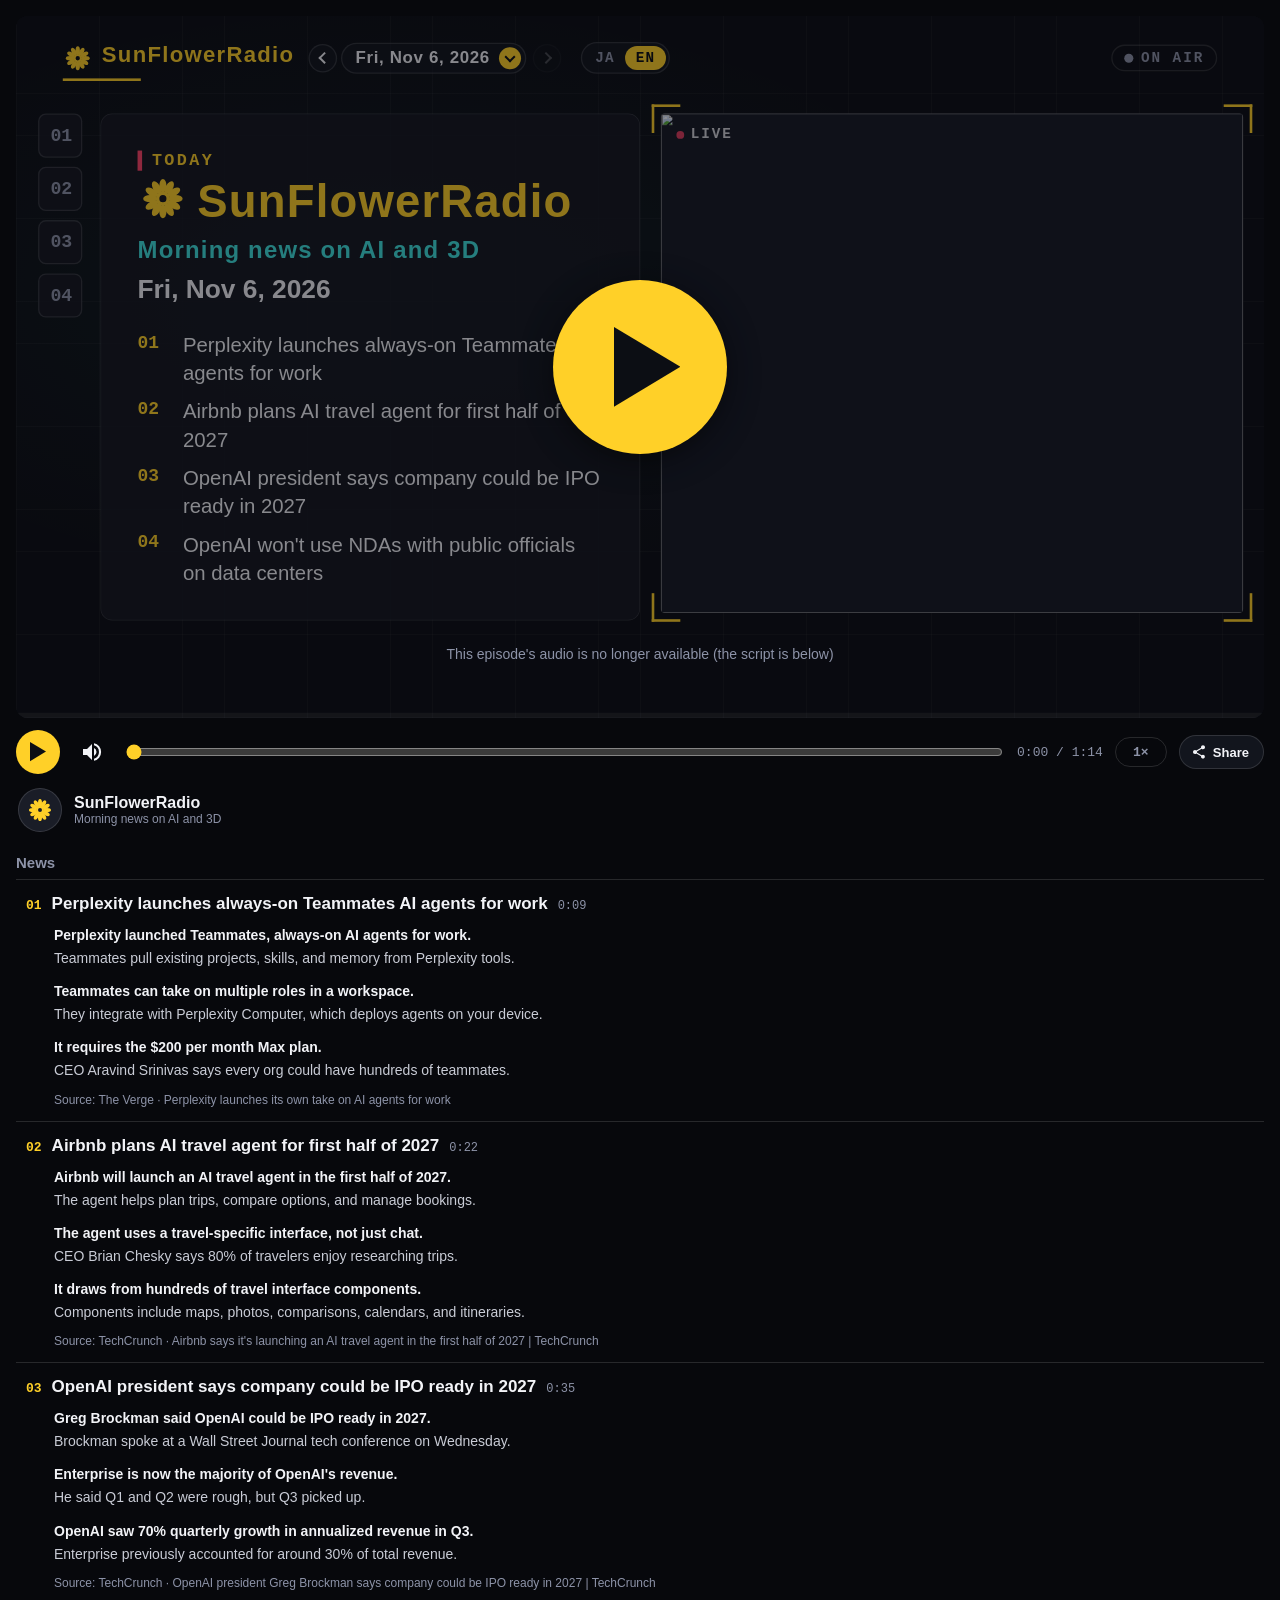
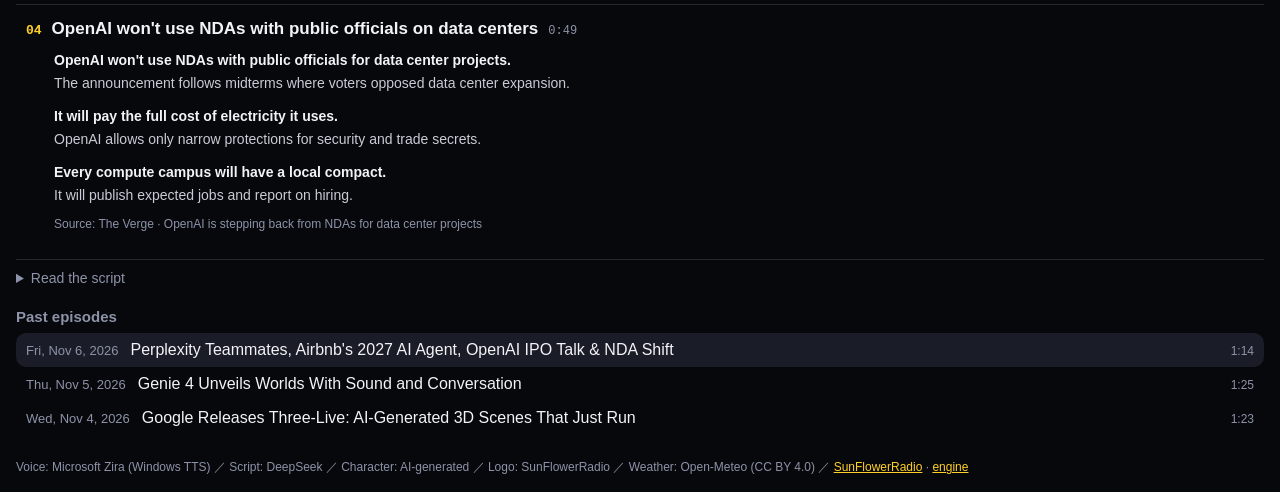
==== commit 7f2a19cb: "chore: point the footer at SunFlowerRadio" ====
--- a/index.html
+++ b/index.html
@@ -470,7 +470,7 @@
   <details id="scriptBox"><summary id="scriptSum">台本を読む</summary><div class="source" id="scriptText"></div></details>
   <h1 id="pastH">これまでの放送</h1>
   <div class="eps" id="eps"></div>
-  <footer><span id="credits"></span> ／ <a href="https://github.com/monoradio102/myradio">myradio</a></footer>
+  <footer><span id="credits"></span> ／ <a href="https://github.com/SunGang-pine/SunFlowerRadio">SunFlowerRadio</a> · <a href="https://github.com/monoradio102/myradio">engine</a></footer>
 </main>
 <audio id="audio" preload="auto"></audio>
 <script>
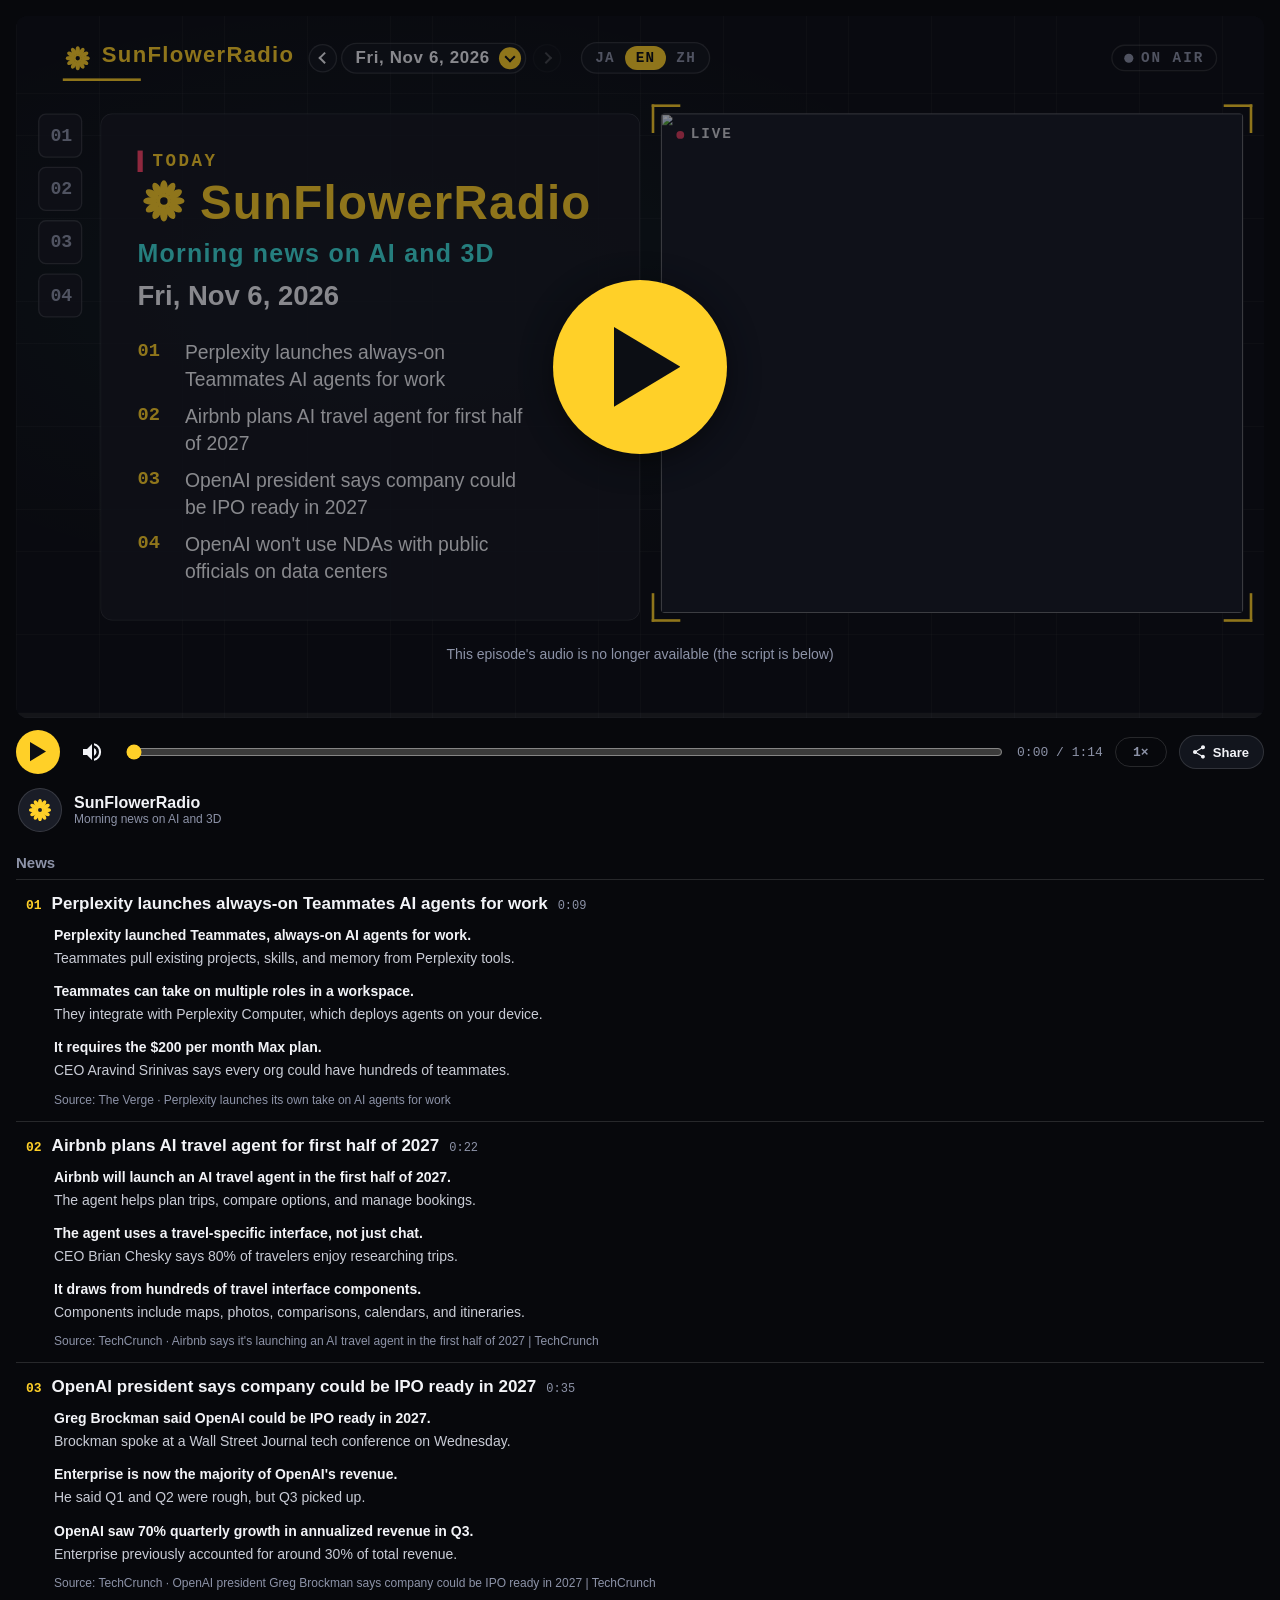
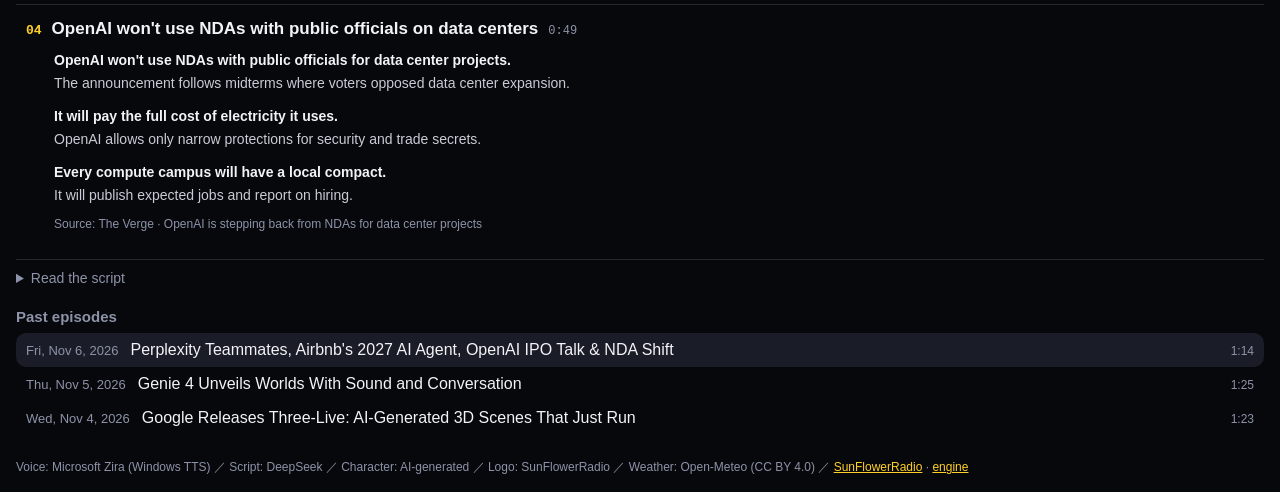
==== commit a88a8233: "feat: Chinese language, UI, TTS and share cards" ====
--- a/index.html
+++ b/index.html
@@ -125,7 +125,7 @@
 #panel .date{font-size:44px;font-weight:700;margin-bottom:44px}
 #panel .sub{font-size:40px;font-weight:700;color:var(--teal);margin:-10px 0 18px;letter-spacing:2px}
 #panel ol{list-style:none;margin:0;padding:0;display:flex;flex-direction:column;gap:16px}
-#panel ol li{font-size:34px;padding-left:76px}
+#panel ol li{font-size:31px;padding-left:76px;max-width:640px}
 #panel ol li::before{content:attr(data-n);font:700 30px var(--mono);color:var(--yellow);left:0;top:3px}
 #panel button.head{all:unset;cursor:pointer;transition:color .2s}
 #panel button.head:focus-visible{outline:2px solid var(--yellow);outline-offset:4px;border-radius:6px}
@@ -490,15 +490,22 @@
         notFound: c => `Link not found (${c})`, source: "Source", script: "Read the script", past: "Past episodes",
         expired: "This episode's audio is no longer available (the script is below)", loading: "Loading…", empty: "No episodes yet",
         muted: "Sound off · click to turn on", sep: " · ", colon: ": " },
+  zh: { share: "分享", copied: "已复制", resumeAt: t => `从 ${t} 继续播放`, from0: "从头播放", heard: "已听完", partway: t => `听到 ${t}`, rate: "播放速度", wxHere: "当前位置", wxCredit: "天气：Open-Meteo（CC BY 4.0）", wxNoGeo: "无法获取位置", wxPrompt: "点右上角选择地点，查看天气", wxChoose: "选择地点", wxUseHere: "使用当前位置", wxJapan: "日本", wxWorld: "世界", wxHi: "最高", wxLo: "最低", wxRain: "降水", copyHint: "点击复制", native: "分享…", copyLink: "复制链接", copyEmbed: "复制嵌入代码", openPage: "打开页面", news: "新闻", none: "暂无详细", jump: "跳到这条", bye: "明天见！", related: "相关文章", open: "打开文章 ↗",
+        notFound: c => `链接打不开（${c}）`, source: "来源", script: "阅读台本", past: "往期节目",
+        expired: "这期的音频已下线（下方仍可阅读台本）", loading: "加载中…", empty: "还没有节目",
+        muted: "已静音 · 点击开启声音", sep: " · ", colon: "：" },
 };
 let LANG = "ja";
 const tr = k => (UI[LANG] || UI.en)[k];
-const NAMES = { ja: "日本語", en: "English" };
+const NAMES = { ja: "日本語", en: "English", zh: "中文" };
 const dateFmt = d => LANG === "ja" || !UI[LANG] ? dateJp(d)
+  : LANG === "zh" ? dateZh(d)
   : new Date(d + "T00:00:00").toLocaleDateString(LANG, { weekday: "short", month: "short", day: "numeric", year: "numeric" });
 const langsOf = e => e ? Object.keys(e).filter(k => k !== "date" && e[k]?.title) : [];   // [] for the older list
 const info = e => e?.[LANG] || e?.[langsOf(e)[0]] || e;   // {title, seconds} of an entry in the current language
 const dateJp = d => { const t = new Date(d + "T00:00:00"); return `${t.getFullYear()}年${t.getMonth() + 1}月${t.getDate()}日（${WEEK[t.getDay()]}）`; };
+const WEEK_ZH = "日一二三四五六";
+const dateZh = d => { const t = new Date(d + "T00:00:00"); return `${t.getFullYear()}年${t.getMonth() + 1}月${t.getDate()}日（周${WEEK_ZH[t.getDay()]}）`; };
 const mmss = s => `${Math.floor(s / 60)}:${String(Math.floor(s % 60)).padStart(2, "0")}`;
 const PLAY = '<path d="M0 0v12l10-6z"/>', PAUSE = '<path d="M0 0h3.5v12H0zM6.5 0H10v12H6.5z"/>';
 const audio = $("audio");
@@ -1114,7 +1121,14 @@
   ["losangeles", 34.05, -118.24, "ロサンゼルス", "Los Angeles", "America/Los_Angeles"], ["toronto", 43.65, -79.38, "トロント", "Toronto", "America/Toronto"],
   ["saopaulo", -23.55, -46.63, "サンパウロ", "São Paulo", "America/Sao_Paulo"],
 ];
-const wxCity = c => ({ id: c[0], lat: c[1], lon: c[2], name: { ja: c[3], en: c[4] } });
+const CITY_ZH = {
+  sapporo: "札幌", sendai: "仙台", niigata: "新潟", tokyo: "东京", nagoya: "名古屋", kanazawa: "金泽",
+  osaka: "大阪", hiroshima: "广岛", takamatsu: "高松", fukuoka: "福冈", kagoshima: "鹿儿岛", naha: "那霸",
+  seoul: "首尔", shanghai: "上海", taipei: "台北", hongkong: "香港", singapore: "新加坡", bangkok: "曼谷",
+  delhi: "德里", sydney: "悉尼", london: "伦敦", paris: "巴黎", berlin: "柏林", newyork: "纽约",
+  chicago: "芝加哥", denver: "丹佛", losangeles: "洛杉矶", toronto: "多伦多", saopaulo: "圣保罗",
+};
+const wxCity = c => ({ id: c[0], lat: c[1], lon: c[2], name: { ja: c[3], en: c[4], zh: CITY_ZH[c[0]] || c[4] } });
 const WX_ICON = {
   sun: '<circle cx="12" cy="12" r="4.2"/><path d="M12 2.5v2.2M12 19.3v2.2M2.5 12h2.2M19.3 12h2.2M5.3 5.3l1.6 1.6M17.1 17.1l1.6 1.6M5.3 18.7l1.6-1.6M17.1 6.9l1.6-1.6"/>',
   moon: '<path d="M19.5 14.5A8 8 0 0 1 9.5 4.5a8 8 0 1 0 10 10z"/>',
@@ -1128,7 +1142,8 @@
 // WMO weather codes -> an icon and words
 function wxKind(code, day = 1) {
   const W = { ja: ["快晴", "晴れ", "晴れ時々くもり", "くもり", "霧", "霧雨", "雨", "雪", "にわか雨", "にわか雪", "雷雨"],
-              en: ["Clear", "Mostly clear", "Partly cloudy", "Cloudy", "Fog", "Drizzle", "Rain", "Snow", "Showers", "Snow showers", "Thunderstorm"] }[LANG] || [];
+              en: ["Clear", "Mostly clear", "Partly cloudy", "Cloudy", "Fog", "Drizzle", "Rain", "Snow", "Showers", "Snow showers", "Thunderstorm"],
+              zh: ["晴", "晴间多云", "多云", "阴", "雾", "毛毛雨", "雨", "雪", "阵雨", "阵雪", "雷雨"] }[LANG] || [];
   const k = code === 0 ? [day ? "sun" : "moon", 0] : code === 1 ? [day ? "sun" : "moon", 1] : code === 2 ? ["part", 2] : code === 3 ? ["cloud", 3]
     : code <= 48 ? ["fog", 4] : code <= 57 ? ["rain", 5] : code <= 67 ? ["rain", 6] : code <= 77 ? ["snow", 7]
     : code <= 82 ? ["rain", 8] : code <= 86 ? ["snow", 9] : ["storm", 10];
@@ -1178,7 +1193,7 @@
 // the place list: "your area" first (only then does the browser ask for the location), then the cities
 const PIN = '<svg viewBox="0 0 24 24"><path d="M12 21s-7-6.2-7-11.5a7 7 0 0 1 14 0C19 14.8 12 21 12 21z"/><circle cx="12" cy="9.5" r="2.5"/></svg>';
 function wxList() {
-  const p = WX.place, opt = c => `<button role="option" data-wx="${c[0]}" aria-selected="${p?.id === c[0]}">${esc(LANG === "ja" ? c[3] : c[4])}</button>`;
+  const p = WX.place, opt = c => `<button role="option" data-wx="${c[0]}" aria-selected="${p?.id === c[0]}">${esc(LANG === "ja" ? c[3] : LANG === "zh" ? (CITY_ZH[c[0]] || c[4]) : c[4])}</button>`;
   const cut = WX_CITY.indexOf(null);
   $("wxlist").innerHTML = `<button role="option" class="here" data-wx="here" aria-selected="${!!p?.mine}">${PIN}${tr("wxUseHere")}</button>`
     + `<div class="gh">${tr("wxJapan")}</div>` + WX_CITY.slice(0, cut).map(opt).join("")
@@ -1232,7 +1247,10 @@
   // #<date>/<lang> in the address, else the last language chosen here, else the browser's
   const [want, wantLang] = location.hash.slice(1).split("/");
   let saved = null; try { saved = localStorage.getItem("lang"); } catch {}
-  const pref = wantLang || saved || ((navigator.language || "").toLowerCase().startsWith("ja") ? "ja" : "en");
+  const nav = (navigator.language || "").toLowerCase();
+  const fallback = nav.startsWith("ja") ? "ja"
+    : nav.startsWith("zh") && (STATION.languages || []).includes("zh") ? "zh" : "en";
+  const pref = wantLang || saved || fallback;
   load(eps.some(e => e.date === want) ? want : eps[0].date, pref);
 }
 init();
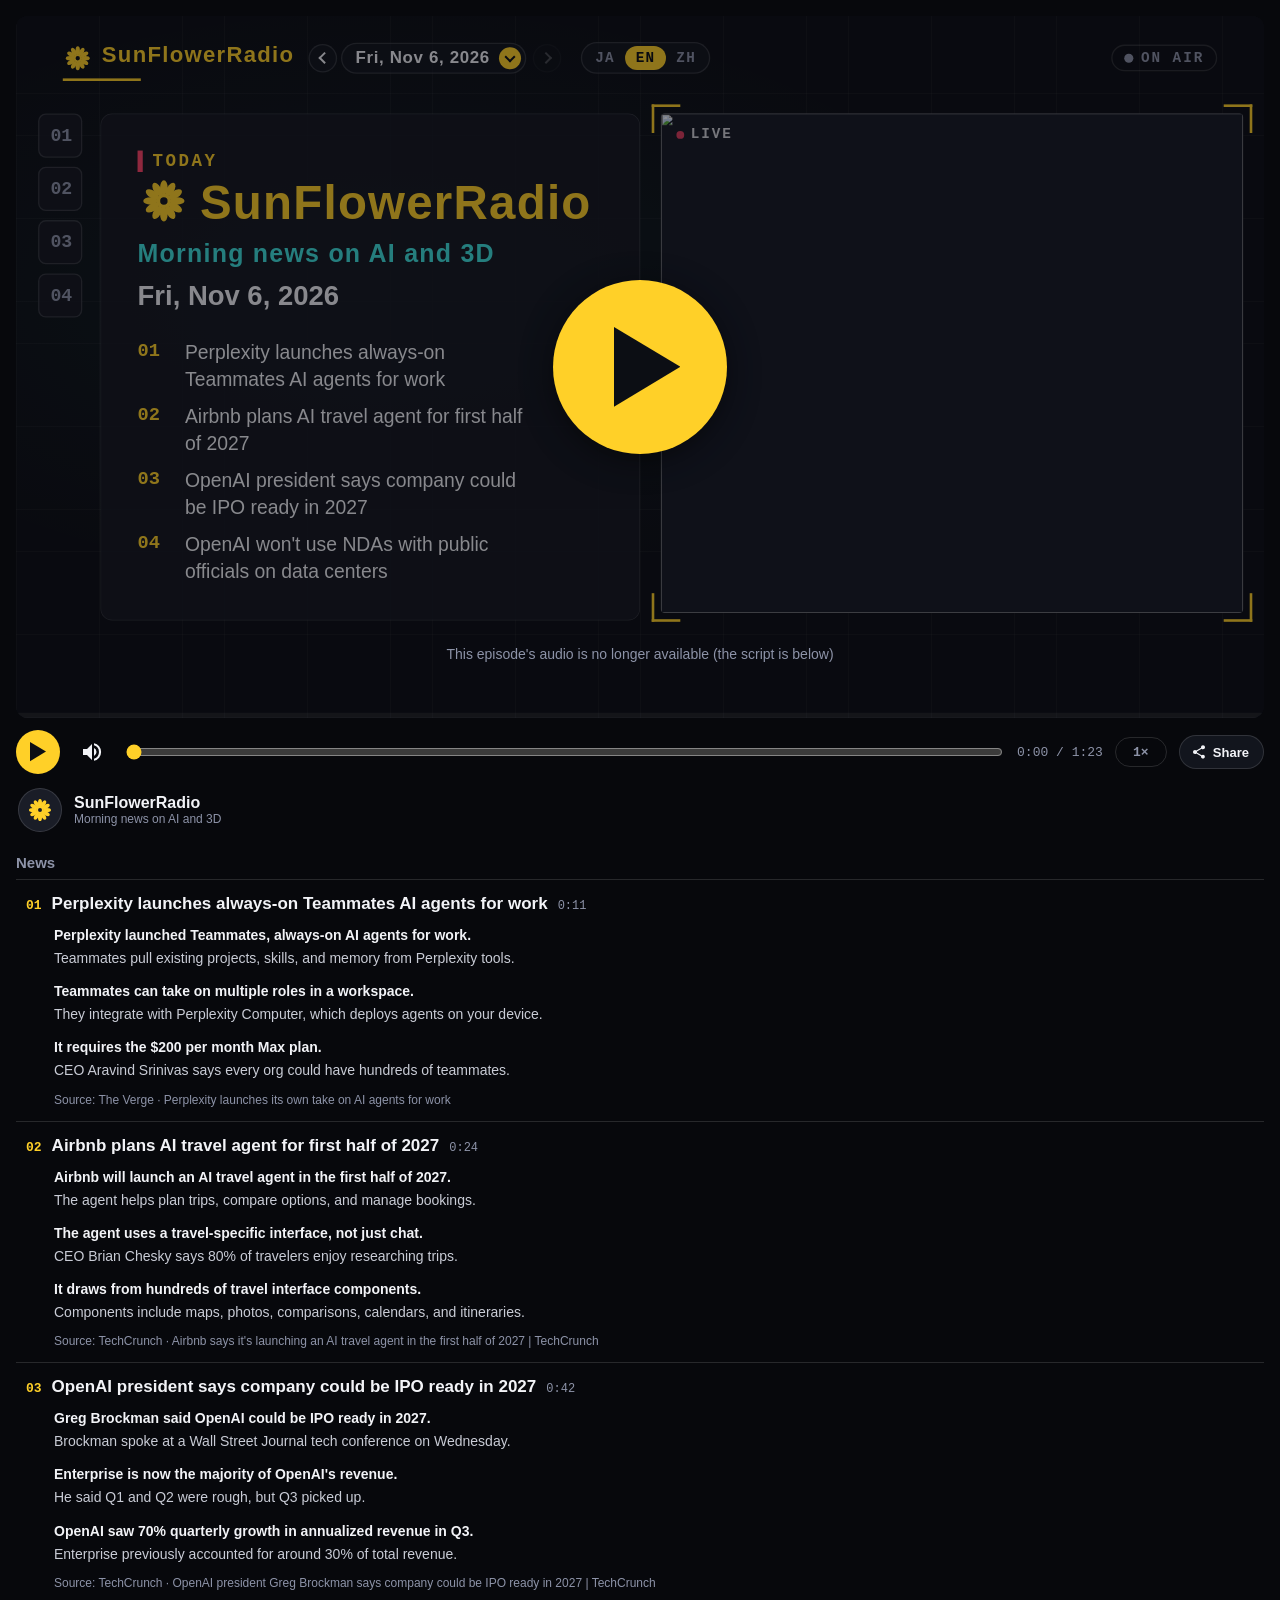
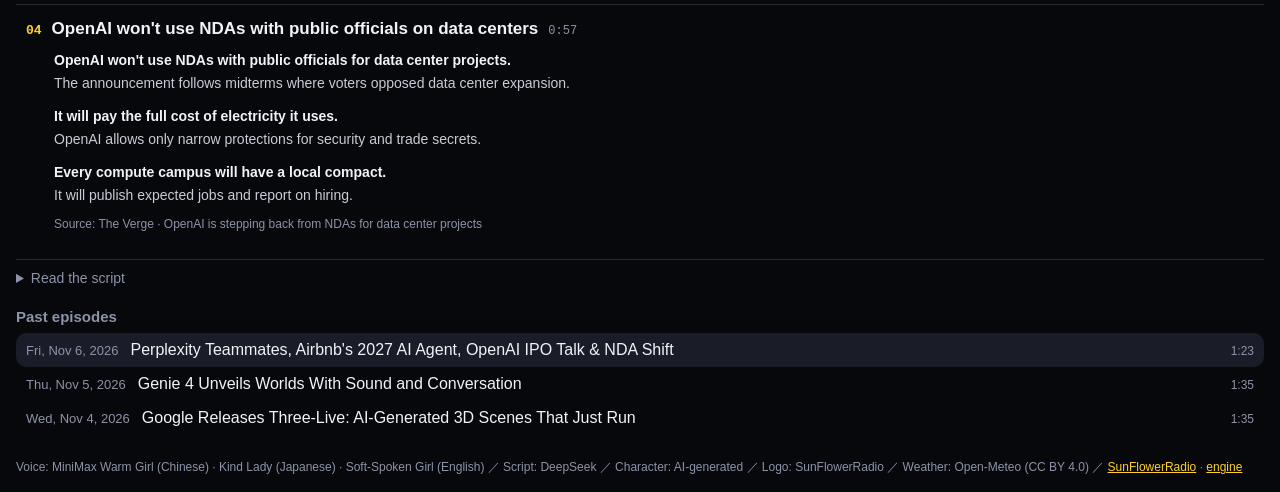
==== commit 408f3cfd: "feat: default weather city Hangzhou" ====
--- a/index.html
+++ b/index.html
@@ -1111,7 +1111,7 @@
   ["osaka", 34.69, 135.5, "大阪", "Osaka"], ["hiroshima", 34.39, 132.46, "広島", "Hiroshima"], ["takamatsu", 34.34, 134.05, "高松", "Takamatsu"],
   ["fukuoka", 33.59, 130.4, "福岡", "Fukuoka"], ["kagoshima", 31.6, 130.56, "鹿児島", "Kagoshima"], ["naha", 26.21, 127.68, "那覇", "Naha"],
   null,   // the rest of the world
-  ["seoul", 37.57, 126.98, "ソウル", "Seoul", "Asia/Seoul"], ["shanghai", 31.23, 121.47, "上海", "Shanghai", "Asia/Shanghai"],
+  ["seoul", 37.57, 126.98, "ソウル", "Seoul", "Asia/Seoul"], ["hangzhou", 30.27, 120.15, "杭州", "Hangzhou", "Asia/Shanghai"], ["shanghai", 31.23, 121.47, "上海", "Shanghai", "Asia/Shanghai"],
   ["taipei", 25.03, 121.57, "台北", "Taipei", "Asia/Taipei"], ["hongkong", 22.32, 114.17, "香港", "Hong Kong", "Asia/Hong_Kong"],
   ["singapore", 1.29, 103.85, "シンガポール", "Singapore", "Asia/Singapore"], ["bangkok", 13.75, 100.5, "バンコク", "Bangkok", "Asia/Bangkok"],
   ["delhi", 28.61, 77.21, "デリー", "Delhi", "Asia/Kolkata"], ["sydney", -33.87, 151.21, "シドニー", "Sydney", "Australia/Sydney"],
@@ -1124,7 +1124,7 @@
 const CITY_ZH = {
   sapporo: "札幌", sendai: "仙台", niigata: "新潟", tokyo: "东京", nagoya: "名古屋", kanazawa: "金泽",
   osaka: "大阪", hiroshima: "广岛", takamatsu: "高松", fukuoka: "福冈", kagoshima: "鹿儿岛", naha: "那霸",
-  seoul: "首尔", shanghai: "上海", taipei: "台北", hongkong: "香港", singapore: "新加坡", bangkok: "曼谷",
+  seoul: "首尔", hangzhou: "杭州", shanghai: "上海", taipei: "台北", hongkong: "香港", singapore: "新加坡", bangkok: "曼谷",
   delhi: "德里", sydney: "悉尼", london: "伦敦", paris: "巴黎", berlin: "柏林", newyork: "纽约",
   chicago: "芝加哥", denver: "丹佛", losangeles: "洛杉矶", toronto: "多伦多", saopaulo: "圣保罗",
 };
@@ -1156,6 +1156,9 @@
   const c = WX_CITY.find(c => c && c[0] === mine?.id);
   if (c) return wxCity(c);
   if (mine?.lat != null) return { lat: mine.lat, lon: mine.lon, mine: true };
+  const defaultId = STATION.weather_city || STATION.weather?.default_city;
+  const dc = WX_CITY.find(c => c && c[0] === defaultId);
+  if (dc) return wxCity(dc);
   const tz = Intl.DateTimeFormat().resolvedOptions().timeZone, g = WX_CITY.find(c => c?.[5] === tz);
   return g ? wxCity(g) : null;
 }
